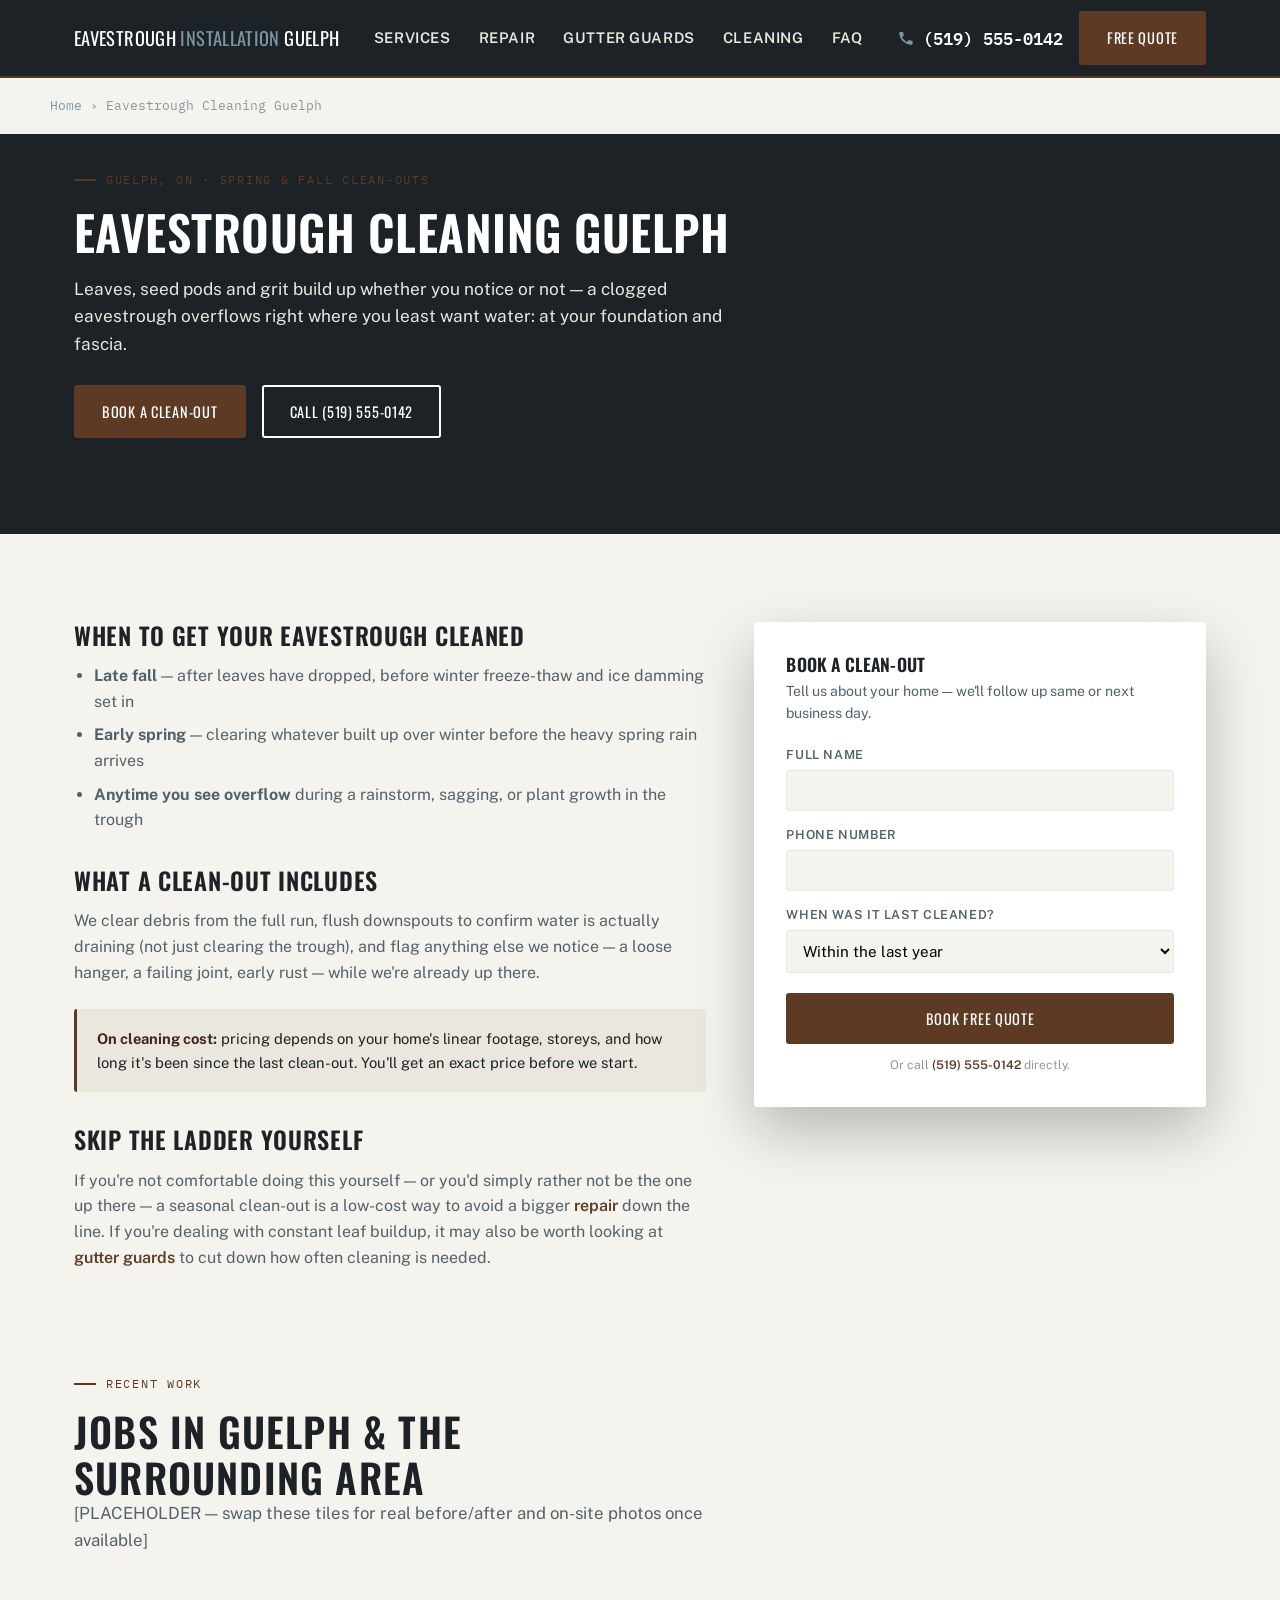
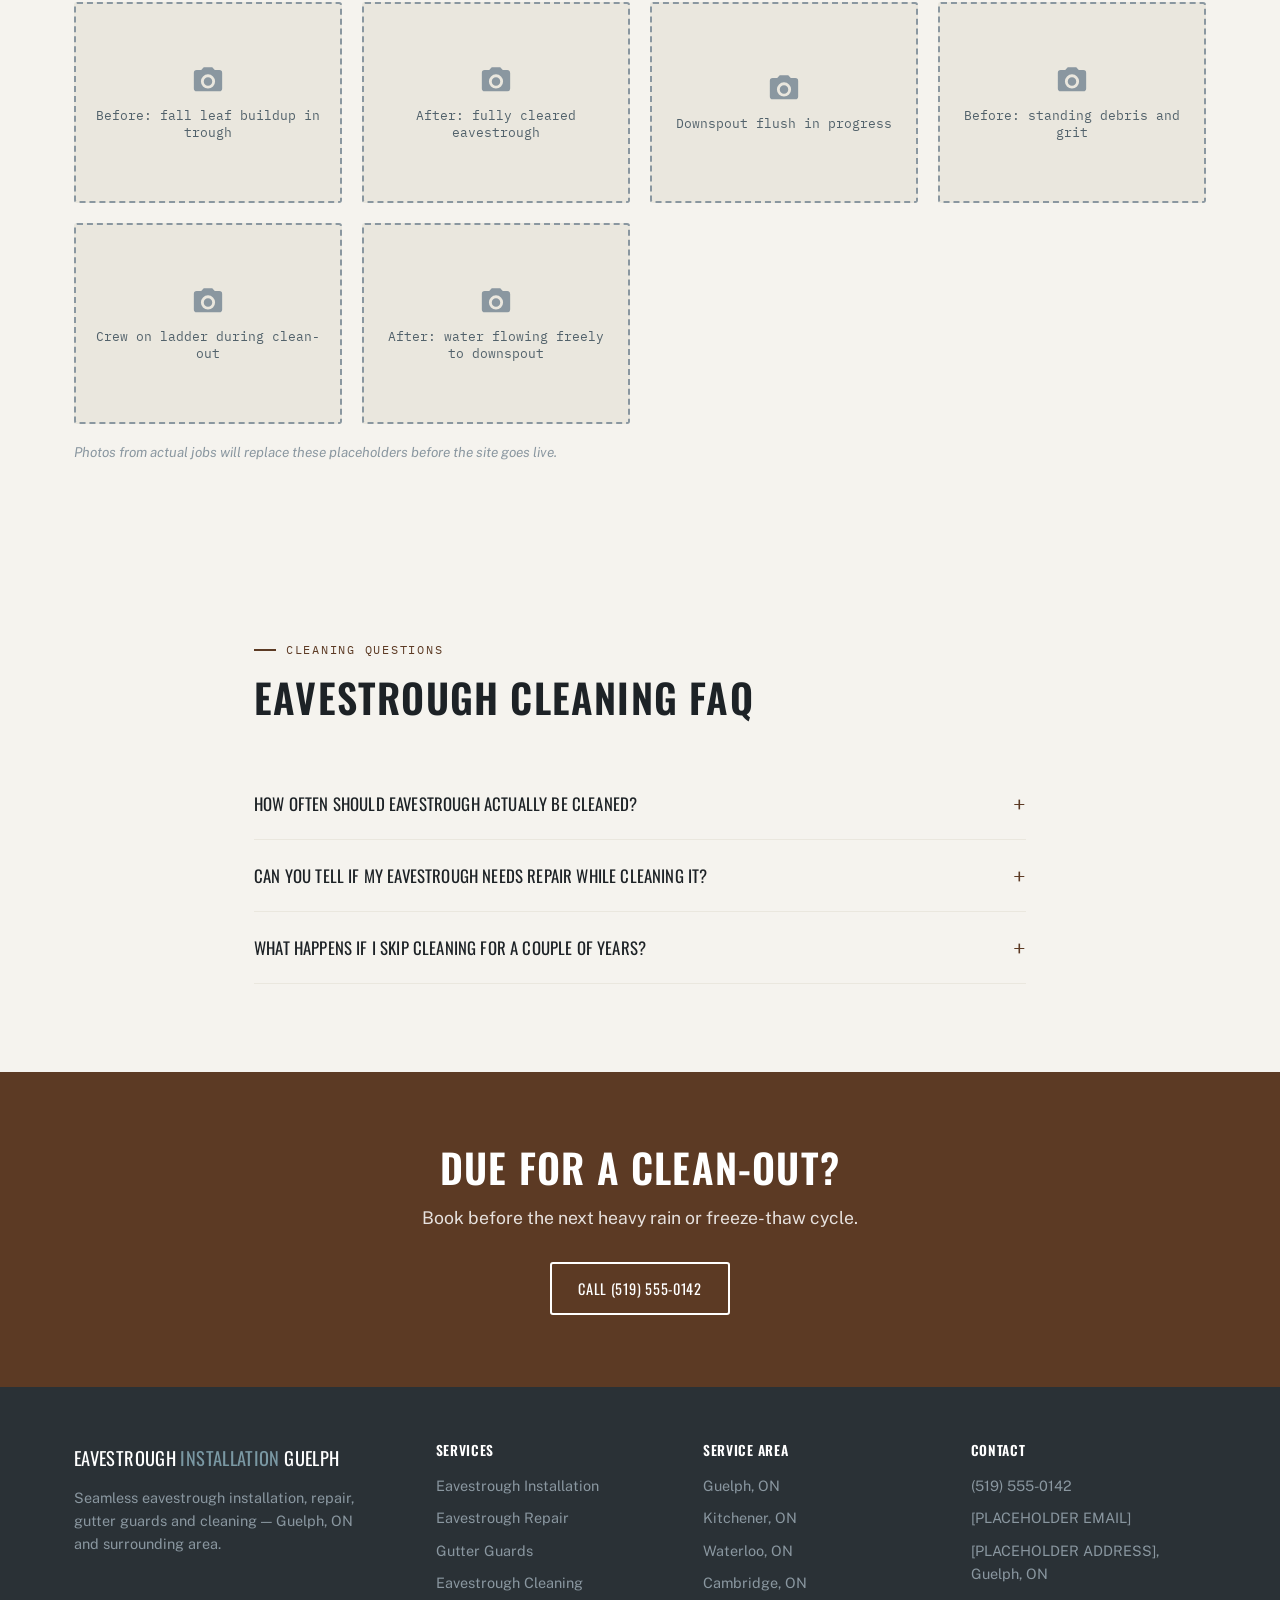
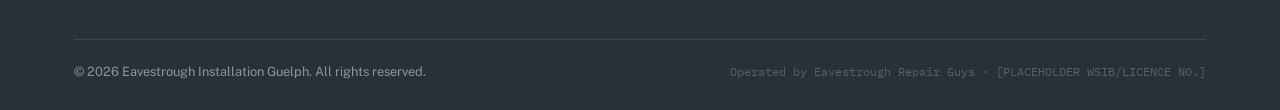
==== eavestrough-cleaning-guelph.html @ caf80e2d "Initial site: Eavestrough Installation Guelph — homepage + 3 service pages" ====
<!DOCTYPE html>
<html lang="en-CA">
<head>
<meta charset="UTF-8">
<meta name="viewport" content="width=device-width, initial-scale=1.0">
<title>Eavestrough Cleaning Guelph | Seasonal Clean-Outs | Eavestrough Repair Guys</title>
<meta name="description" content="Eavestrough cleaning in Guelph, ON. Seasonal clean-outs before spring rain and fall leaf-drop. Free on-site quote. Call [PLACEHOLDER PHONE].">
<link rel="canonical" href="https://www.eavestroughinstallationguelph.ca/eavestrough-cleaning-guelph.html">
<style>
/* ============================================================
   EAVESTROUGH INSTALLATION GUELPH — Design System
   Palette grounded in real eavestrough material/finish names:
   - Charcoal: roofline/shadow
   - Aluminum: the material itself (background)
   - Royal Brown: a genuine standard eavestrough colour, used as accent
   - Slate: structural steel grey
   - Rain: the water the whole trade exists to move
   ============================================================ */

@import url('https://fonts.googleapis.com/css2?family=Oswald:wght@400;500;600;700&family=Public+Sans:wght@400;500;600;700&family=IBM+Plex+Mono:wght@500;600&display=swap');

:root{
  --charcoal: #1D2226;
  --charcoal-soft: #2A3136;
  --aluminum: #F5F3EE;
  --aluminum-dim: #EAE7DE;
  --white: #FFFFFF;
  --brown: #5C3A24;
  --brown-deep: #43291A;
  --brown-light: #7A5138;
  --slate: #52626B;
  --slate-dim: #8A97A0;
  --rain: #7A98A3;
  --rain-dim: #C7D5D9;

  --font-display: 'Oswald', sans-serif;
  --font-body: 'Public Sans', sans-serif;
  --font-mono: 'IBM Plex Mono', monospace;

  --max: 1180px;
  --radius: 3px;
}

*{box-sizing:border-box; margin:0; padding:0;}

html{scroll-behavior:smooth;}

body{
  font-family: var(--font-body);
  background: var(--aluminum);
  color: var(--charcoal);
  line-height: 1.6;
  -webkit-font-smoothing: antialiased;
}

img{max-width:100%; display:block;}

a{color:inherit; text-decoration:none;}

.wrap{max-width:var(--max); margin:0 auto; padding:0 24px;}

h1,h2,h3,h4{
  font-family: var(--font-display);
  font-weight:600;
  line-height:1.15;
  letter-spacing:0.01em;
}

h2{font-size:clamp(1.7rem, 3.2vw, 2.5rem); text-transform:uppercase; letter-spacing:0.03em;}
h3{font-size:1.25rem;}

.eyebrow{
  font-family: var(--font-mono);
  font-size:0.78rem;
  letter-spacing:0.14em;
  text-transform:uppercase;
  color:var(--brown);
  display:flex;
  align-items:center;
  gap:10px;
  margin-bottom:14px;
}
.eyebrow::before{
  content:"";
  width:22px; height:2px;
  background:var(--brown);
  display:inline-block;
}

/* ---------- roofline motif (signature element) ----------
   A recurring gutter cross-section: a horizontal channel with a
   drip-edge lip, used as section dividers instead of generic waves. */
.roofline-divider{
  width:100%;
  height:22px;
  display:block;
}
.roofline-divider svg{width:100%; height:100%; display:block;}

/* ---------- header ---------- */
.site-header{
  position:sticky; top:0; z-index:50;
  background:var(--charcoal);
  border-bottom:2px solid var(--brown);
}
.site-header .wrap{
  display:flex; align-items:center; justify-content:space-between;
  height:76px;
}
.logo{
  font-family:var(--font-display);
  color:var(--white);
  font-size:1.15rem;
  text-transform:uppercase;
  letter-spacing:0.02em;
}
.logo span{color:var(--rain);}
.nav-links{display:flex; gap:28px; align-items:center;}
.nav-links a{
  color:var(--aluminum-dim);
  font-size:0.92rem;
  font-weight:600;
  text-transform:uppercase;
  letter-spacing:0.04em;
}
.nav-links a:hover{color:var(--rain);}
.header-cta{
  display:flex; align-items:center; gap:16px;
}
.phone-badge{
  font-family:var(--font-mono);
  color:var(--white);
  font-size:1.05rem;
  font-weight:600;
  display:flex; align-items:center; gap:8px;
}
.phone-badge svg{width:18px; height:18px; fill:var(--rain);}
.btn{
  display:inline-block;
  font-family:var(--font-display);
  text-transform:uppercase;
  letter-spacing:0.05em;
  font-size:0.9rem;
  padding:13px 26px;
  border-radius:var(--radius);
  border:2px solid transparent;
  cursor:pointer;
  transition:all .15s ease;
}
.btn-primary{background:var(--brown); color:var(--white);}
.btn-primary:hover{background:var(--brown-deep);}
.btn-outline{border-color:var(--white); color:var(--white); background:transparent;}
.btn-outline:hover{background:var(--white); color:var(--charcoal);}
.mobile-toggle{display:none; background:none; border:none; color:var(--white); font-size:1.6rem;}

/* ---------- hero ---------- */
.hero{
  background:var(--charcoal);
  color:var(--white);
  position:relative;
  overflow:hidden;
  padding:76px 0 0 0;
}
.hero-grid{
  display:grid;
  grid-template-columns: 1.1fr 0.9fr;
  gap:48px;
  align-items:center;
  padding:64px 0 96px;
}
.hero h1{
  font-size:clamp(2.4rem, 5vw, 3.6rem);
  text-transform:uppercase;
  margin-bottom:20px;
}
.hero h1 em{
  font-style:normal;
  color:var(--rain);
}
.hero p.lede{
  font-size:1.15rem;
  color:var(--aluminum-dim);
  max-width:46ch;
  margin-bottom:32px;
}
.hero-actions{display:flex; gap:16px; flex-wrap:wrap; margin-bottom:36px;}
.trust-strip{
  display:flex; gap:28px; flex-wrap:wrap;
  border-top:1px solid rgba(255,255,255,0.12);
  padding-top:24px;
}
.trust-item{
  font-family:var(--font-mono);
  font-size:0.82rem;
  color:var(--slate-dim);
  display:flex; align-items:center; gap:8px;
}
.trust-item svg{width:16px; height:16px; fill:var(--rain);}

.hero-visual{
  position:relative;
  border-radius:var(--radius);
  overflow:hidden;
  border:1px solid rgba(255,255,255,0.14);
}
.hero-visual .roofline-graphic{width:100%; display:block;}

/* ---------- quote form ---------- */
.quote-card{
  background:var(--white);
  border-radius:var(--radius);
  padding:32px;
  box-shadow:0 24px 60px rgba(0,0,0,0.25);
  color:var(--charcoal);
}
.quote-card h3{
  text-transform:uppercase;
  font-size:1.1rem;
  margin-bottom:6px;
}
.quote-card .sub{
  font-size:0.88rem;
  color:var(--slate);
  margin-bottom:20px;
}
.field{margin-bottom:14px;}
.field label{
  display:block;
  font-size:0.78rem;
  text-transform:uppercase;
  letter-spacing:0.05em;
  color:var(--slate);
  margin-bottom:5px;
  font-weight:600;
}
.field input, .field select, .field textarea{
  width:100%;
  padding:11px 12px;
  border:1.5px solid var(--aluminum-dim);
  border-radius:var(--radius);
  font-family:var(--font-body);
  font-size:0.95rem;
  background:var(--aluminum);
}
.field input:focus, .field select:focus, .field textarea:focus{
  outline:none; border-color:var(--brown);
}
.quote-card .btn-primary{width:100%; text-align:center; margin-top:6px;}
.quote-fineprint{
  font-size:0.75rem; color:var(--slate-dim); margin-top:12px; text-align:center;
}

/* ---------- services ---------- */
.section{padding:88px 0;}
.section-head{max-width:640px; margin-bottom:48px;}
.section-head p{color:var(--slate); font-size:1.05rem;}
.services-grid{
  display:grid;
  grid-template-columns:repeat(auto-fit, minmax(250px, 1fr));
  gap:24px;
}
.service-card{
  background:var(--white);
  border:1px solid var(--aluminum-dim);
  border-top:4px solid var(--brown);
  border-radius:var(--radius);
  padding:30px 26px;
  transition:transform .15s ease, box-shadow .15s ease;
}
.service-card:hover{transform:translateY(-4px); box-shadow:0 16px 32px rgba(29,34,38,0.1);}
.service-card .num{
  font-family:var(--font-mono);
  color:var(--rain);
  font-size:0.8rem;
  margin-bottom:10px;
  display:block;
}
.service-card h3{margin-bottom:10px; text-transform:uppercase;}
.service-card p{color:var(--slate); font-size:0.94rem; margin-bottom:18px;}
.service-card a.card-link{
  font-family:var(--font-mono);
  font-size:0.82rem;
  color:var(--brown);
  font-weight:600;
  text-transform:uppercase;
  letter-spacing:0.03em;
}
.service-card a.card-link:hover{color:var(--brown-deep);}

/* ---------- dark band (why-us / process) ---------- */
.band-dark{
  background:var(--charcoal);
  color:var(--white);
}
.band-dark .section-head p{color:var(--slate-dim);}
.band-dark .eyebrow{color:var(--rain);}
.band-dark .eyebrow::before{background:var(--rain);}

.process-grid{
  display:grid;
  grid-template-columns:repeat(4, 1fr);
  gap:20px;
}
.process-step{border-left:2px solid var(--rain); padding-left:18px;}
.process-step .step-no{
  font-family:var(--font-mono);
  color:var(--rain);
  font-size:1.6rem;
  display:block;
  margin-bottom:8px;
}
.process-step h4{text-transform:uppercase; font-size:1rem; margin-bottom:8px; color:var(--white);}
.process-step p{font-size:0.9rem; color:var(--slate-dim);}

/* ---------- why-us checklist ---------- */
.why-grid{
  display:grid;
  grid-template-columns: 1fr 1fr;
  gap:44px;
  align-items:start;
}
.check-list{list-style:none;}
.check-list li{
  display:flex; gap:14px; align-items:flex-start;
  padding:16px 0;
  border-bottom:1px solid rgba(255,255,255,0.1);
}
.check-list li:last-child{border-bottom:none;}
.check-list svg{width:20px; height:20px; flex-shrink:0; fill:var(--rain); margin-top:2px;}
.check-list strong{display:block; margin-bottom:3px; color:var(--white);}
.check-list span.detail{font-size:0.9rem; color:var(--slate-dim);}

/* ---------- service area ---------- */
.area-list{
  display:flex; flex-wrap:wrap; gap:12px; margin-top:20px;
}
.area-chip{
  font-family:var(--font-mono);
  font-size:0.85rem;
  padding:9px 16px;
  border:1.5px solid var(--slate-dim);
  border-radius:20px;
  color:var(--charcoal);
}

/* ---------- testimonials ---------- */
.testi-grid{
  display:grid;
  grid-template-columns:repeat(auto-fit, minmax(280px,1fr));
  gap:24px;
}
.testi-card{
  background:var(--white);
  border:1px solid var(--aluminum-dim);
  border-radius:var(--radius);
  padding:28px;
}
.stars{color:var(--brown); font-size:1rem; margin-bottom:14px; letter-spacing:2px;}
.testi-card p.quote{font-size:0.98rem; margin-bottom:18px; color:var(--charcoal);}
.testi-card .who{
  font-family:var(--font-mono);
  font-size:0.8rem;
  color:var(--slate);
  text-transform:uppercase;
  letter-spacing:0.03em;
}

/* ---------- FAQ ---------- */
.faq-item{
  border-bottom:1px solid var(--aluminum-dim);
}
.faq-q{
  width:100%;
  text-align:left;
  background:none; border:none;
  padding:22px 0;
  font-family:var(--font-display);
  font-size:1.05rem;
  text-transform:uppercase;
  letter-spacing:0.01em;
  color:var(--charcoal);
  display:flex; justify-content:space-between; align-items:center;
  cursor:pointer;
}
.faq-q .icon{
  font-family:var(--font-mono);
  font-size:1.3rem;
  color:var(--brown);
  transition:transform .15s ease;
}
.faq-item.open .faq-q .icon{transform:rotate(45deg);}
.faq-a{
  max-height:0;
  overflow:hidden;
  transition:max-height .2s ease;
  color:var(--slate);
  font-size:0.95rem;
}
.faq-item.open .faq-a{max-height:280px;}
.faq-a-inner{padding-bottom:22px; max-width:70ch;}

/* ---------- final CTA band ---------- */
.cta-band{
  background:var(--brown);
  color:var(--white);
  text-align:center;
  padding:72px 0;
}
.cta-band h2{color:var(--white); margin-bottom:14px;}
.cta-band p{color:rgba(255,255,255,0.85); margin-bottom:30px; font-size:1.1rem;}
.cta-band .btn-outline{border-color:var(--white); color:var(--white);}
.cta-band .btn-outline:hover{background:var(--white); color:var(--brown);}

/* ---------- footer ---------- */
footer{
  background:var(--charcoal-soft);
  color:var(--slate-dim);
  padding:56px 0 28px;
  font-size:0.9rem;
}
.footer-grid{
  display:grid;
  grid-template-columns:1.4fr 1fr 1fr 1fr;
  gap:32px;
  margin-bottom:36px;
}
footer h4{color:var(--white); font-size:0.85rem; text-transform:uppercase; letter-spacing:0.05em; margin-bottom:16px;}
footer ul{list-style:none;}
footer li{margin-bottom:9px;}
footer a:hover{color:var(--rain);}
.footer-bottom{
  border-top:1px solid rgba(255,255,255,0.1);
  padding-top:22px;
  display:flex; justify-content:space-between; flex-wrap:wrap; gap:12px;
  font-size:0.8rem;
}
.footer-brand-note{font-family:var(--font-mono); font-size:0.76rem; color:var(--slate);}

/* ---------- breadcrumb (service pages) ---------- */
.breadcrumb{
  font-family:var(--font-mono);
  font-size:0.8rem;
  color:var(--slate-dim);
  padding:18px 0;
}
.breadcrumb a{color:var(--rain);}

/* ---------- page hero (service pages, shorter than homepage) ---------- */
.page-hero{
  background:var(--charcoal);
  color:var(--white);
  padding:36px 0 60px;
}
.page-hero h1{
  font-size:clamp(2rem, 4.2vw, 3rem);
  text-transform:uppercase;
  margin-bottom:16px;
}
.page-hero p.lede{color:var(--aluminum-dim); max-width:60ch; font-size:1.08rem; margin-bottom:26px;}

/* ---------- two column content (service pages) ---------- */
.content-grid{
  display:grid;
  grid-template-columns:1.4fr 1fr;
  gap:48px;
  align-items:start;
}
.content-grid h2{font-size:1.5rem; margin:34px 0 14px;}
.content-grid h2:first-child{margin-top:0;}
.content-grid p{color:var(--slate); margin-bottom:16px;}
.content-grid ul{margin:0 0 20px 20px; color:var(--slate);}
.content-grid li{margin-bottom:8px;}
.sticky-sidebar{position:sticky; top:100px;}

.price-note{
  background:var(--aluminum-dim);
  border-left:3px solid var(--brown);
  padding:18px 20px;
  border-radius:var(--radius);
  font-size:0.92rem;
  margin:24px 0;
}
.price-note strong{color:var(--brown-deep);}

/* ---------- responsive ---------- */
@media (max-width: 900px){
  .hero-grid, .why-grid, .content-grid{grid-template-columns:1fr;}
  .process-grid{grid-template-columns:repeat(2, 1fr);}
  .footer-grid{grid-template-columns:1fr 1fr;}
  .nav-links{display:none; position:absolute; top:76px; left:0; right:0; background:var(--charcoal); flex-direction:column; padding:12px 24px; gap:0; border-top:1px solid rgba(255,255,255,0.1);}
  .nav-links.mobile-open{display:flex;}
  .nav-links a{padding:12px 0; border-bottom:1px solid rgba(255,255,255,0.08);}
  .mobile-toggle{display:block;}
}
@media (max-width: 560px){
  .process-grid{grid-template-columns:1fr;}
  .footer-grid{grid-template-columns:1fr;}
  .phone-badge span.label{display:none;}
}

/* ---------- accessibility ---------- */
a:focus-visible, button:focus-visible, input:focus-visible, select:focus-visible, textarea:focus-visible{
  outline:3px solid var(--rain);
  outline-offset:2px;
}
@media (prefers-reduced-motion: reduce){
  *{transition:none !important; scroll-behavior:auto !important;}
}



/* ---------- recent work gallery (service pages) ---------- */
.gallery-section{padding-top:0;}
.gallery-grid{
  display:grid;
  grid-template-columns:repeat(auto-fit, minmax(220px, 1fr));
  gap:20px;
  margin-top:32px;
}
.gallery-tile{
  aspect-ratio: 4/3;
  border:2px dashed var(--slate-dim);
  border-radius:var(--radius);
  background:var(--aluminum-dim);
  display:flex;
  flex-direction:column;
  align-items:center;
  justify-content:center;
  text-align:center;
  padding:20px;
  gap:10px;
}
.gallery-tile svg{width:34px; height:34px; fill:var(--slate-dim);}
.gallery-tile .cap{
  font-family:var(--font-mono);
  font-size:0.8rem;
  color:var(--slate);
  line-height:1.4;
}
.gallery-note{
  font-size:0.85rem;
  color:var(--slate-dim);
  margin-top:18px;
  font-style:italic;
}

</style>

<script type="application/ld+json">
{
  "@context": "https://schema.org",
  "@type": "Service",
  "serviceType": "Eavestrough Cleaning",
  "provider": {
    "@type": "HomeAndConstructionBusiness",
    "name": "Eavestrough Installation Guelph",
    "telephone": "+1-519-555-0142",
    "areaServed": "Guelph, ON"
  },
  "areaServed": {"@type": "City", "name": "Guelph"},
  "description": "Seasonal eavestrough cleaning and clean-outs in Guelph, Ontario."
}
</script>
</head>
<body>

<header class="site-header">
  <div class="wrap">
    <a href="index.html" class="logo">Eavestrough <span>Installation</span> Guelph</a>
    <nav class="nav-links" aria-label="Primary">
      <a href="index.html#services">Services</a>
      <a href="eavestrough-repair-guelph.html">Repair</a>
      <a href="gutter-guards-guelph.html">Gutter Guards</a>
      <a href="eavestrough-cleaning-guelph.html">Cleaning</a>
      <a href="index.html#faq">FAQ</a>
    </nav>
    <div class="header-cta">
      <a href="tel:+15195550142" class="phone-badge">
        <svg viewBox="0 0 24 24"><path d="M6.6 10.8c1.4 2.8 3.7 5.1 6.5 6.5l2.2-2.2c.3-.3.7-.4 1-.2 1.1.4 2.3.6 3.5.6.6 0 1 .4 1 1v3.4c0 .6-.4 1-1 1C10.6 21 3 13.4 3 4.9c0-.6.4-1 1-1h3.4c.6 0 1 .4 1 1 0 1.2.2 2.4.6 3.5.1.3 0 .7-.2 1L6.6 10.8z"/></svg>
        <span class="label">(519) 555-0142</span>
      </a>
      <a href="index.html#quote" class="btn btn-primary">Free Quote</a>
      <button class="mobile-toggle" aria-label="Toggle menu" aria-expanded="false">&#9776;</button>
    </div>
  </div>
</header>

<div class="wrap breadcrumb"><a href="index.html">Home</a> &rsaquo; Eavestrough Cleaning Guelph</div>

<section class="page-hero">
  <div class="wrap">
    <div class="eyebrow">Guelph, ON &middot; Spring &amp; Fall Clean-Outs</div>
    <h1>Eavestrough Cleaning Guelph</h1>
    <p class="lede">Leaves, seed pods and grit build up whether you notice or not &mdash; a clogged eavestrough overflows right where you least want water: at your foundation and fascia.</p>
    <div class="hero-actions">
      <a href="index.html#quote" class="btn btn-primary">Book a Clean-Out</a>
      <a href="tel:+15195550142" class="btn btn-outline">Call (519) 555-0142</a>
    </div>
  </div>
</section>

<section class="section">
  <div class="wrap content-grid">
    <div>
      <h2>When To Get Your Eavestrough Cleaned</h2>
      <ul>
        <li><strong>Late fall</strong> &mdash; after leaves have dropped, before winter freeze-thaw and ice damming set in</li>
        <li><strong>Early spring</strong> &mdash; clearing whatever built up over winter before the heavy spring rain arrives</li>
        <li><strong>Anytime you see overflow</strong> during a rainstorm, sagging, or plant growth in the trough</li>
      </ul>

      <h2>What A Clean-Out Includes</h2>
      <p>We clear debris from the full run, flush downspouts to confirm water is actually draining (not just clearing the trough), and flag anything else we notice &mdash; a loose hanger, a failing joint, early rust &mdash; while we're already up there.</p>

      <div class="price-note">
        <strong>On cleaning cost:</strong> pricing depends on your home's linear footage, storeys, and how long it's been since the last clean-out. You'll get an exact price before we start.
      </div>

      <h2>Skip The Ladder Yourself</h2>
      <p>If you're not comfortable doing this yourself &mdash; or you'd simply rather not be the one up there &mdash; a seasonal clean-out is a low-cost way to avoid a bigger <a href="eavestrough-repair-guelph.html" style="color:var(--brown); font-weight:600;">repair</a> down the line. If you're dealing with constant leaf buildup, it may also be worth looking at <a href="gutter-guards-guelph.html" style="color:var(--brown); font-weight:600;">gutter guards</a> to cut down how often cleaning is needed.</p>
    </div>

    <div class="sticky-sidebar">
      <div class="quote-card">
        <h3>Book a Clean-Out</h3>
        <div class="sub">Tell us about your home &mdash; we'll follow up same or next business day.</div>
        <form class="quote-form">
          <div class="field">
            <label for="c-name">Full Name</label>
            <input type="text" id="c-name" name="name" required>
          </div>
          <div class="field">
            <label for="c-phone">Phone Number</label>
            <input type="tel" id="c-phone" name="phone" required>
          </div>
          <div class="field">
            <label for="c-timing">When Was It Last Cleaned?</label>
            <select id="c-timing" name="timing">
              <option>Within the last year</option>
              <option>1&ndash;2 years ago</option>
              <option>Not sure / never</option>
            </select>
          </div>
          <button type="submit" class="btn btn-primary">Book Free Quote</button>
          <div class="quote-fineprint">Or call <a href="tel:+15195550142" style="color:var(--brown); font-weight:600;">(519) 555-0142</a> directly.</div>
        </form>
        <div class="form-confirm" style="display:none; text-align:center; padding:20px 0;">
          <h3 style="margin-bottom:10px;">Got it &mdash; thanks!</h3>
          <p style="color:var(--slate);">We'll be in touch shortly to book your clean-out.</p>
        </div>
      </div>
    </div>
  </div>
</section>

<section class="section gallery-section">
  <div class="wrap">
    <div class="section-head">
      <div class="eyebrow">Recent Work</div>
      <h2>Jobs In Guelph &amp; The Surrounding Area</h2>
      <p>[PLACEHOLDER — swap these tiles for real before/after and on-site photos once available]</p>
    </div>
    <div class="gallery-grid">
      <div class="gallery-tile">
        <svg viewBox="0 0 24 24"><path d="M9 3l-1.8 2H4a2 2 0 0 0-2 2v11a2 2 0 0 0 2 2h16a2 2 0 0 0 2-2V7a2 2 0 0 0-2-2h-3.2L15 3H9zm3 15a5 5 0 1 1 0-10 5 5 0 0 1 0 10zm0-2a3 3 0 1 0 0-6 3 3 0 0 0 0 6z"/></svg>
        <div class="cap">Before: fall leaf buildup in trough</div>
      </div>
      <div class="gallery-tile">
        <svg viewBox="0 0 24 24"><path d="M9 3l-1.8 2H4a2 2 0 0 0-2 2v11a2 2 0 0 0 2 2h16a2 2 0 0 0 2-2V7a2 2 0 0 0-2-2h-3.2L15 3H9zm3 15a5 5 0 1 1 0-10 5 5 0 0 1 0 10zm0-2a3 3 0 1 0 0-6 3 3 0 0 0 0 6z"/></svg>
        <div class="cap">After: fully cleared eavestrough</div>
      </div>
      <div class="gallery-tile">
        <svg viewBox="0 0 24 24"><path d="M9 3l-1.8 2H4a2 2 0 0 0-2 2v11a2 2 0 0 0 2 2h16a2 2 0 0 0 2-2V7a2 2 0 0 0-2-2h-3.2L15 3H9zm3 15a5 5 0 1 1 0-10 5 5 0 0 1 0 10zm0-2a3 3 0 1 0 0-6 3 3 0 0 0 0 6z"/></svg>
        <div class="cap">Downspout flush in progress</div>
      </div>
      <div class="gallery-tile">
        <svg viewBox="0 0 24 24"><path d="M9 3l-1.8 2H4a2 2 0 0 0-2 2v11a2 2 0 0 0 2 2h16a2 2 0 0 0 2-2V7a2 2 0 0 0-2-2h-3.2L15 3H9zm3 15a5 5 0 1 1 0-10 5 5 0 0 1 0 10zm0-2a3 3 0 1 0 0-6 3 3 0 0 0 0 6z"/></svg>
        <div class="cap">Before: standing debris and grit</div>
      </div>
      <div class="gallery-tile">
        <svg viewBox="0 0 24 24"><path d="M9 3l-1.8 2H4a2 2 0 0 0-2 2v11a2 2 0 0 0 2 2h16a2 2 0 0 0 2-2V7a2 2 0 0 0-2-2h-3.2L15 3H9zm3 15a5 5 0 1 1 0-10 5 5 0 0 1 0 10zm0-2a3 3 0 1 0 0-6 3 3 0 0 0 0 6z"/></svg>
        <div class="cap">Crew on ladder during clean-out</div>
      </div>
      <div class="gallery-tile">
        <svg viewBox="0 0 24 24"><path d="M9 3l-1.8 2H4a2 2 0 0 0-2 2v11a2 2 0 0 0 2 2h16a2 2 0 0 0 2-2V7a2 2 0 0 0-2-2h-3.2L15 3H9zm3 15a5 5 0 1 1 0-10 5 5 0 0 1 0 10zm0-2a3 3 0 1 0 0-6 3 3 0 0 0 0 6z"/></svg>
        <div class="cap">After: water flowing freely to downspout</div>
      </div>
    </div>
    <p class="gallery-note">Photos from actual jobs will replace these placeholders before the site goes live.</p>
  </div>
</section>

<section class="section" id="faq">
  <div class="wrap" style="max-width:820px;">
    <div class="section-head">
      <div class="eyebrow">Cleaning Questions</div>
      <h2>Eavestrough Cleaning FAQ</h2>
    </div>
    <div class="faq-item">
      <button class="faq-q">How often should eavestrough actually be cleaned? <span class="icon">+</span></button>
      <div class="faq-a"><div class="faq-a-inner">Twice a year is standard for most Guelph homes &mdash; late fall and early spring. Homes near mature trees may need it more often, or benefit from gutter guards instead.</div></div>
    </div>
    <div class="faq-item">
      <button class="faq-q">Can you tell if my eavestrough needs repair while cleaning it? <span class="icon">+</span></button>
      <div class="faq-a"><div class="faq-a-inner">Yes &mdash; we check hangers, joints and slope while we're up there and will tell you plainly if something needs attention, without pushing work you don't need.</div></div>
    </div>
    <div class="faq-item">
      <button class="faq-q">What happens if I skip cleaning for a couple of years? <span class="icon">+</span></button>
      <div class="faq-a"><div class="faq-a-inner">Debris buildup adds weight that can pull hangers loose or cause sagging, and trapped water can contribute to rust and ice damming in winter. It's usually still fixable, but the longer it sits, the more likely it turns into a repair instead of just a clean-out.</div></div>
    </div>
  </div>
</section>

<section class="cta-band">
  <div class="wrap">
    <h2>Due For A Clean-Out?</h2>
    <p>Book before the next heavy rain or freeze-thaw cycle.</p>
    <a href="tel:+15195550142" class="btn btn-outline">Call (519) 555-0142</a>
  </div>
</section>

<footer>
  <div class="wrap">
    <div class="footer-grid">
      <div>
        <div class="logo" style="margin-bottom:14px;">Eavestrough <span>Installation</span> Guelph</div>
        <p style="max-width:32ch;">Seamless eavestrough installation, repair, gutter guards and cleaning &mdash; Guelph, ON and surrounding area.</p>
      </div>
      <div>
        <h4>Services</h4>
        <ul>
          <li><a href="index.html#services">Eavestrough Installation</a></li>
          <li><a href="eavestrough-repair-guelph.html">Eavestrough Repair</a></li>
          <li><a href="gutter-guards-guelph.html">Gutter Guards</a></li>
          <li><a href="eavestrough-cleaning-guelph.html">Eavestrough Cleaning</a></li>
        </ul>
      </div>
      <div>
        <h4>Service Area</h4>
        <ul>
          <li>Guelph, ON</li>
          <li>Kitchener, ON</li>
          <li>Waterloo, ON</li>
          <li>Cambridge, ON</li>
        </ul>
      </div>
      <div>
        <h4>Contact</h4>
        <ul>
          <li><a href="tel:+15195550142">(519) 555-0142</a></li>
          <li>[PLACEHOLDER EMAIL]</li>
          <li>[PLACEHOLDER ADDRESS], Guelph, ON</li>
        </ul>
      </div>
    </div>
    <div class="footer-bottom">
      <span>&copy; <span id="year"></span> Eavestrough Installation Guelph. All rights reserved.</span>
      <span class="footer-brand-note">Operated by Eavestrough Repair Guys &middot; [PLACEHOLDER WSIB/LICENCE NO.]</span>
    </div>
  </div>
</footer>

<script>document.getElementById('year').textContent = new Date().getFullYear();</script>
<script>
// ============================================================
// Eavestrough Installation Guelph — shared behaviour
// ============================================================

document.addEventListener('DOMContentLoaded', function () {

  // Mobile nav toggle
  var toggle = document.querySelector('.mobile-toggle');
  var navLinks = document.querySelector('.nav-links');
  if (toggle && navLinks) {
    toggle.addEventListener('click', function () {
      var isOpen = navLinks.classList.toggle('mobile-open');
      toggle.setAttribute('aria-expanded', isOpen ? 'true' : 'false');
    });
  }

  // FAQ accordion
  document.querySelectorAll('.faq-item').forEach(function (item) {
    var q = item.querySelector('.faq-q');
    q.addEventListener('click', function () {
      var wasOpen = item.classList.contains('open');
      document.querySelectorAll('.faq-item.open').forEach(function (openItem) {
        openItem.classList.remove('open');
      });
      if (!wasOpen) item.classList.add('open');
    });
  });

  // Quote form(s) — replace this handler with your real form backend
  // (Wix Forms, a CRM webhook, or a simple mailto/Formspree endpoint).
  document.querySelectorAll('.quote-form').forEach(function (form) {
    form.addEventListener('submit', function (e) {
      e.preventDefault();

      // TODO: send this to your real lead destination before going live.
      // Example patterns:
      //   fetch('https://your-endpoint.example.com/leads', { method:'POST', body: new FormData(form) })
      //   or wire this into a Wix Forms element if embedding inside Wix.

      // --- Google Ads conversion tracking placeholder ---
      // Uncomment and fill in your conversion ID/label once Ads is live:
      // gtag('event', 'conversion', {
      //   'send_to': 'AW-XXXXXXXXX/XXXXXXXXXXXXXXXXXX'
      // });

      var confirmBox = form.querySelector('.form-confirm');
      form.querySelectorAll('input, select, textarea, button').forEach(function (el) {
        el.style.display = 'none';
      });
      if (confirmBox) {
        confirmBox.style.display = 'block';
      }
    });
  });

});

</script>
</body>
</html>
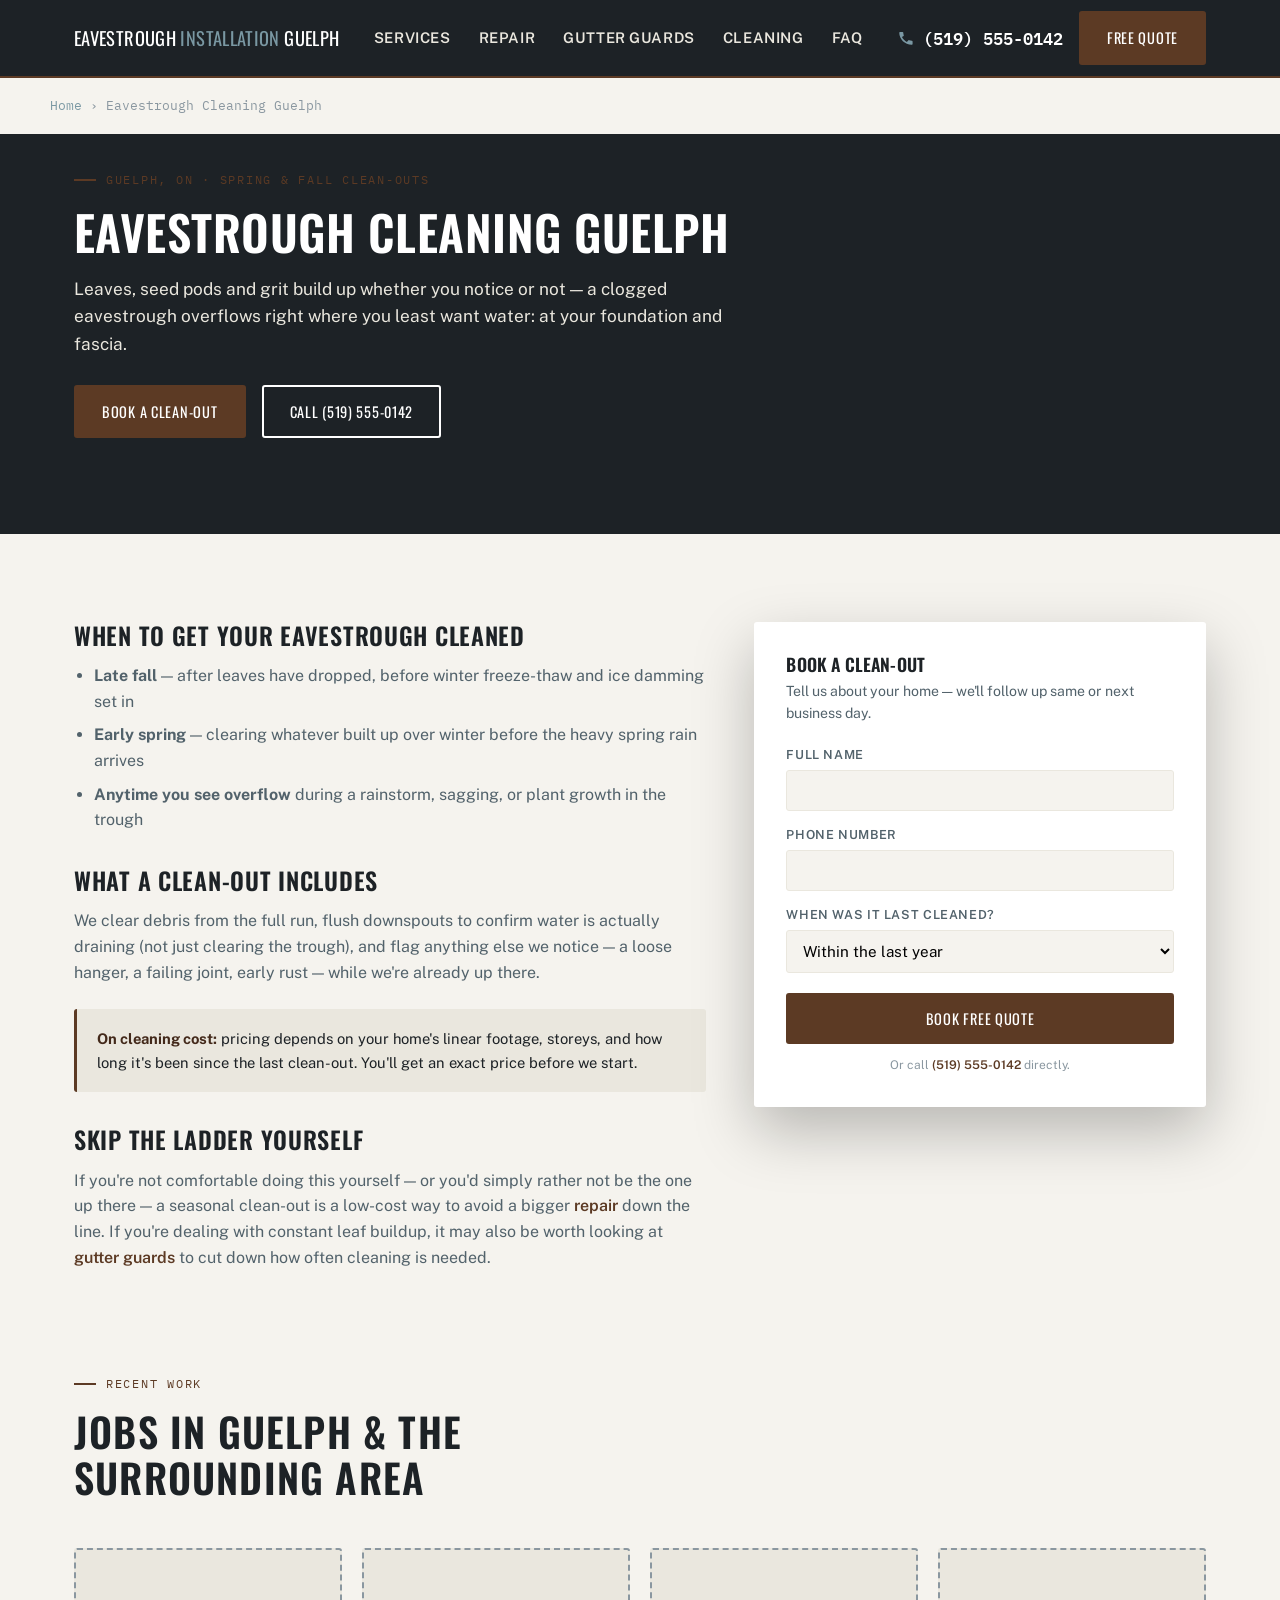
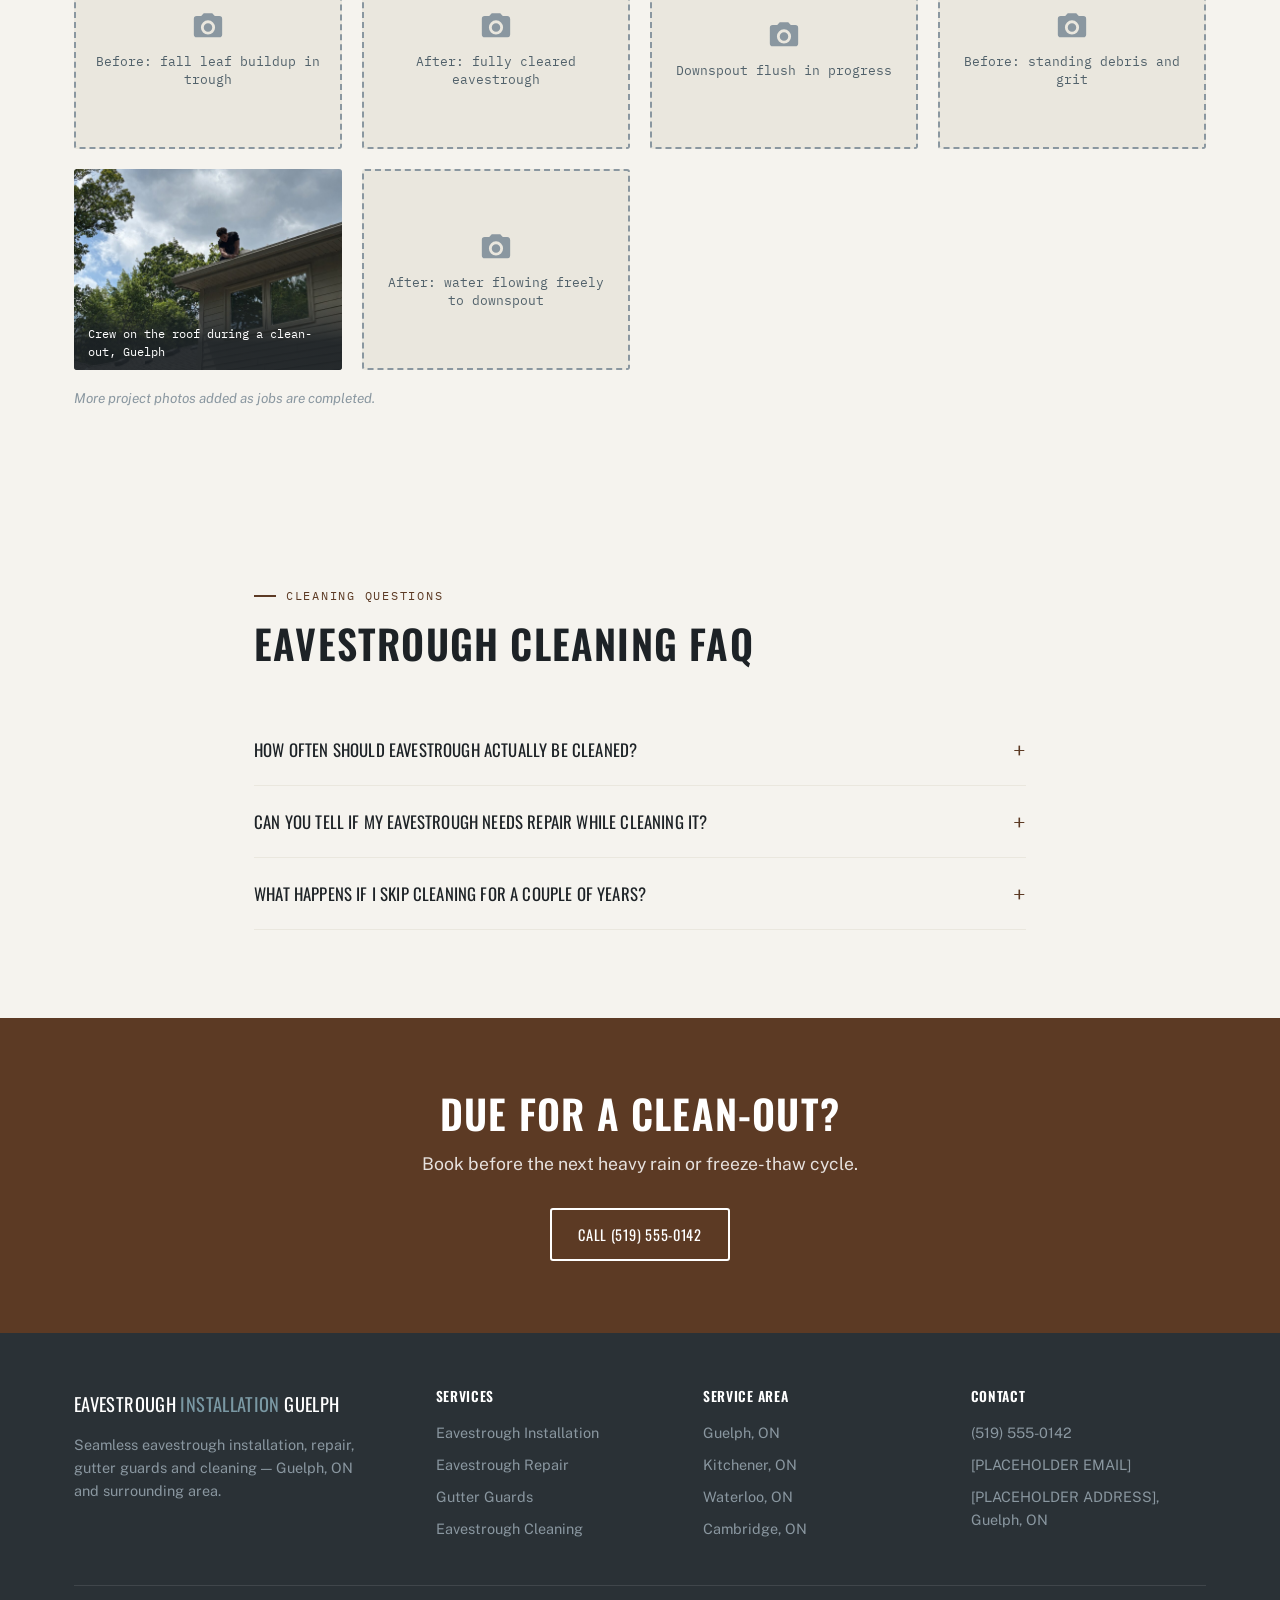
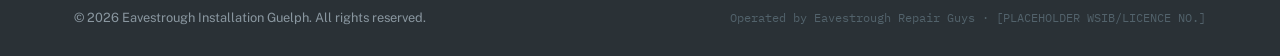
==== commit 477370bc: "Add real jobsite photos: hero, homepage gallery, grouped before/after repair pairs, guards and clean" ====
--- a/eavestrough-cleaning-guelph.html
+++ b/eavestrough-cleaning-guelph.html
@@ -531,6 +531,12 @@
   gap:10px;
 }
 .gallery-tile svg{width:34px; height:34px; fill:var(--slate-dim);}
+.gallery-tile.has-photo{border:none; background:none; padding:0; overflow:hidden; position:relative; display:block;}
+.gallery-tile.has-photo img{width:100%; height:100%; object-fit:cover; display:block;}
+.gallery-tile.has-photo .cap{position:absolute; bottom:0; left:0; right:0; background:linear-gradient(transparent, rgba(29,34,38,0.88) 60%); color:#fff; padding:24px 14px 10px; text-align:left; font-size:0.78rem;}
+.before-after-pair{display:grid; grid-template-columns:1fr 1fr; gap:10px;}
+.before-after-pair .gallery-tile{aspect-ratio:1/1;}
+.ba-label{position:absolute; top:8px; left:8px; background:var(--brown); color:#fff; font-family:var(--font-mono); font-size:0.68rem; text-transform:uppercase; letter-spacing:0.05em; padding:3px 9px; border-radius:2px; z-index:2;}
 .gallery-tile .cap{
   font-family:var(--font-mono);
   font-size:0.8rem;
@@ -658,8 +664,7 @@
     <div class="section-head">
       <div class="eyebrow">Recent Work</div>
       <h2>Jobs In Guelph &amp; The Surrounding Area</h2>
-      <p>[PLACEHOLDER — swap these tiles for real before/after and on-site photos once available]</p>
-    </div>
+          </div>
     <div class="gallery-grid">
       <div class="gallery-tile">
         <svg viewBox="0 0 24 24"><path d="M9 3l-1.8 2H4a2 2 0 0 0-2 2v11a2 2 0 0 0 2 2h16a2 2 0 0 0 2-2V7a2 2 0 0 0-2-2h-3.2L15 3H9zm3 15a5 5 0 1 1 0-10 5 5 0 0 1 0 10zm0-2a3 3 0 1 0 0-6 3 3 0 0 0 0 6z"/></svg>
@@ -677,16 +682,16 @@
         <svg viewBox="0 0 24 24"><path d="M9 3l-1.8 2H4a2 2 0 0 0-2 2v11a2 2 0 0 0 2 2h16a2 2 0 0 0 2-2V7a2 2 0 0 0-2-2h-3.2L15 3H9zm3 15a5 5 0 1 1 0-10 5 5 0 0 1 0 10zm0-2a3 3 0 1 0 0-6 3 3 0 0 0 0 6z"/></svg>
         <div class="cap">Before: standing debris and grit</div>
       </div>
-      <div class="gallery-tile">
-        <svg viewBox="0 0 24 24"><path d="M9 3l-1.8 2H4a2 2 0 0 0-2 2v11a2 2 0 0 0 2 2h16a2 2 0 0 0 2-2V7a2 2 0 0 0-2-2h-3.2L15 3H9zm3 15a5 5 0 1 1 0-10 5 5 0 0 1 0 10zm0-2a3 3 0 1 0 0-6 3 3 0 0 0 0 6z"/></svg>
-        <div class="cap">Crew on ladder during clean-out</div>
+      <div class="gallery-tile has-photo">
+        <img src="images/cleaning-crew-roof.jpg" alt="Crew cleaning eavestrough on a Guelph roof">
+        <div class="cap">Crew on the roof during a clean-out, Guelph</div>
       </div>
       <div class="gallery-tile">
         <svg viewBox="0 0 24 24"><path d="M9 3l-1.8 2H4a2 2 0 0 0-2 2v11a2 2 0 0 0 2 2h16a2 2 0 0 0 2-2V7a2 2 0 0 0-2-2h-3.2L15 3H9zm3 15a5 5 0 1 1 0-10 5 5 0 0 1 0 10zm0-2a3 3 0 1 0 0-6 3 3 0 0 0 0 6z"/></svg>
         <div class="cap">After: water flowing freely to downspout</div>
       </div>
     </div>
-    <p class="gallery-note">Photos from actual jobs will replace these placeholders before the site goes live.</p>
+    <p class="gallery-note">More project photos added as jobs are completed.</p>
   </div>
 </section>
 
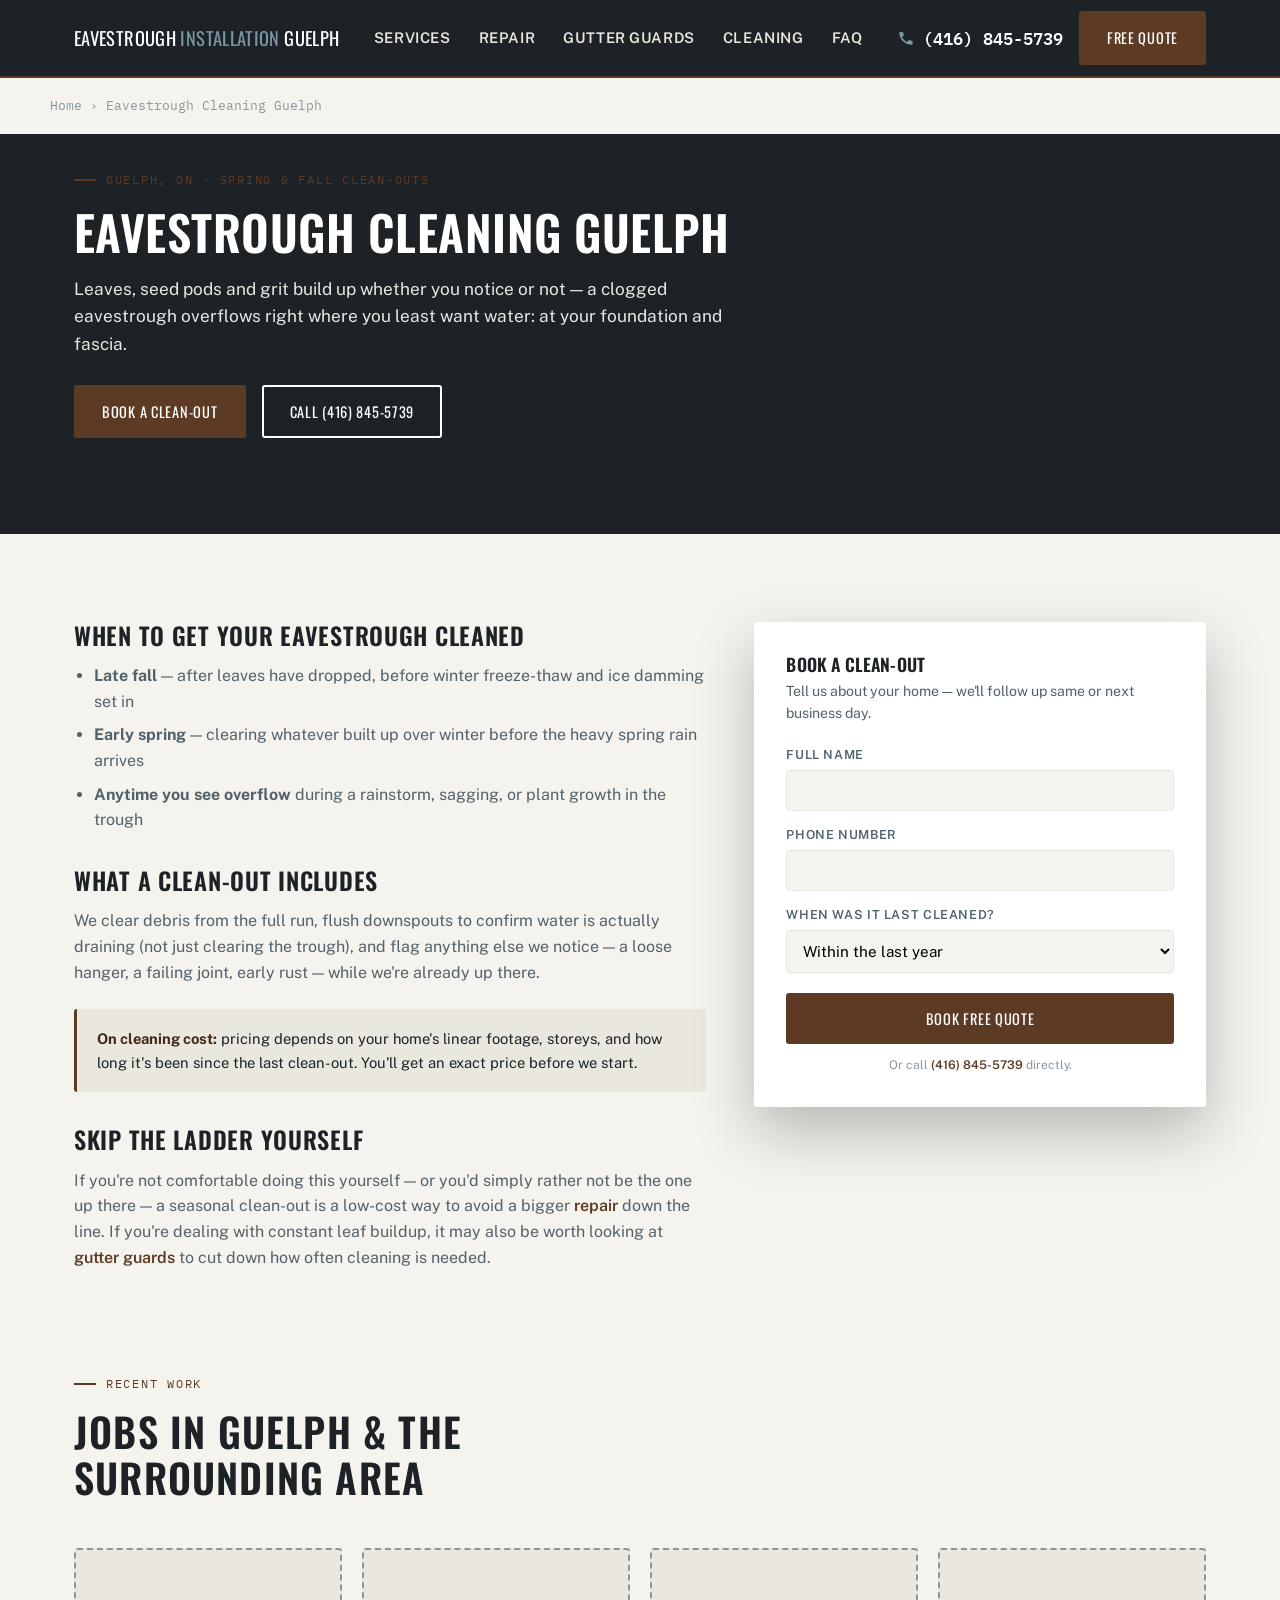
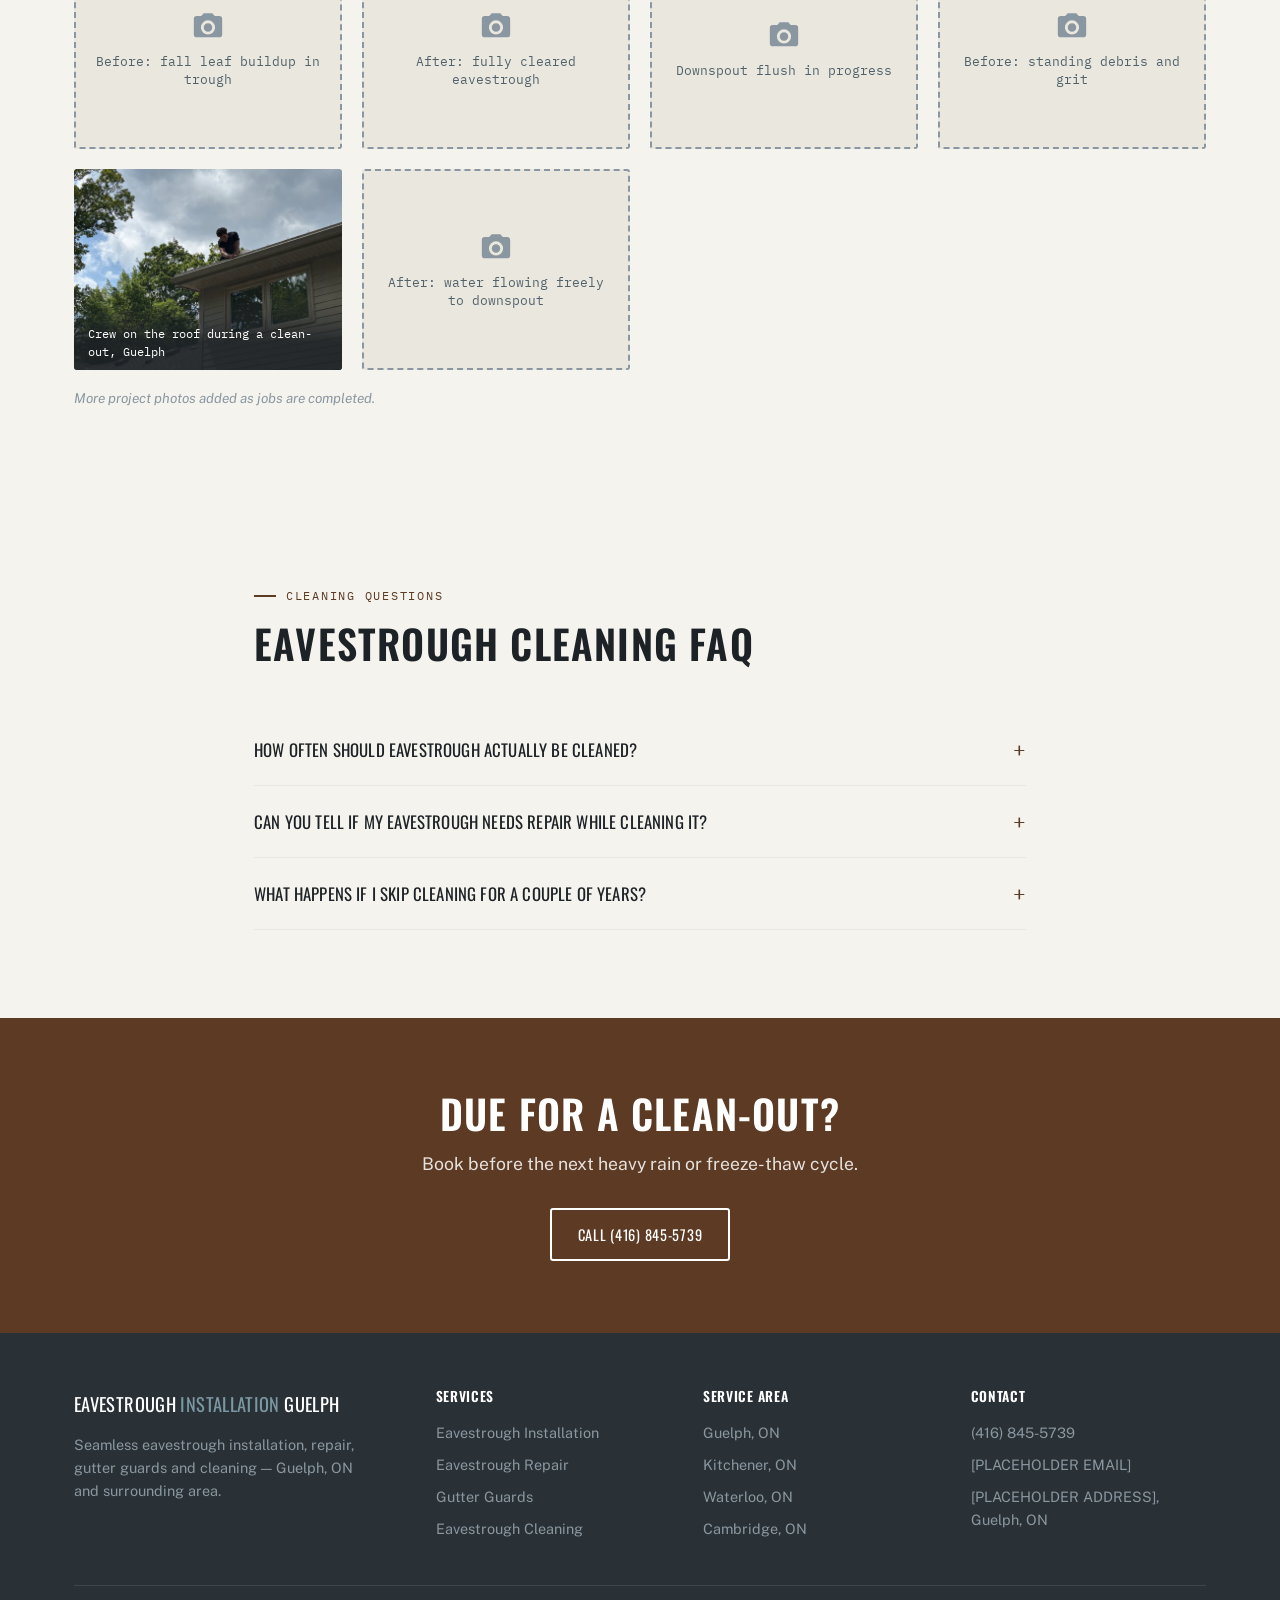
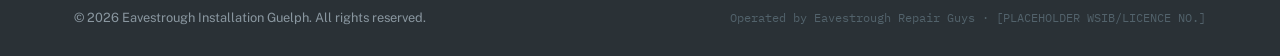
==== commit 4d4c027b: "Add real business phone number: (416) 845-5739" ====
--- a/eavestrough-cleaning-guelph.html
+++ b/eavestrough-cleaning-guelph.html
@@ -560,7 +560,7 @@
   "provider": {
     "@type": "HomeAndConstructionBusiness",
     "name": "Eavestrough Installation Guelph",
-    "telephone": "+1-519-555-0142",
+    "telephone": "+1-416-845-5739",
     "areaServed": "Guelph, ON"
   },
   "areaServed": {"@type": "City", "name": "Guelph"},
@@ -581,9 +581,9 @@
       <a href="index.html#faq">FAQ</a>
     </nav>
     <div class="header-cta">
-      <a href="tel:+15195550142" class="phone-badge">
+      <a href="tel:+14168455739" class="phone-badge">
         <svg viewBox="0 0 24 24"><path d="M6.6 10.8c1.4 2.8 3.7 5.1 6.5 6.5l2.2-2.2c.3-.3.7-.4 1-.2 1.1.4 2.3.6 3.5.6.6 0 1 .4 1 1v3.4c0 .6-.4 1-1 1C10.6 21 3 13.4 3 4.9c0-.6.4-1 1-1h3.4c.6 0 1 .4 1 1 0 1.2.2 2.4.6 3.5.1.3 0 .7-.2 1L6.6 10.8z"/></svg>
-        <span class="label">(519) 555-0142</span>
+        <span class="label">(416) 845-5739</span>
       </a>
       <a href="index.html#quote" class="btn btn-primary">Free Quote</a>
       <button class="mobile-toggle" aria-label="Toggle menu" aria-expanded="false">&#9776;</button>
@@ -600,7 +600,7 @@
     <p class="lede">Leaves, seed pods and grit build up whether you notice or not &mdash; a clogged eavestrough overflows right where you least want water: at your foundation and fascia.</p>
     <div class="hero-actions">
       <a href="index.html#quote" class="btn btn-primary">Book a Clean-Out</a>
-      <a href="tel:+15195550142" class="btn btn-outline">Call (519) 555-0142</a>
+      <a href="tel:+14168455739" class="btn btn-outline">Call (416) 845-5739</a>
     </div>
   </div>
 </section>
@@ -648,7 +648,7 @@
             </select>
           </div>
           <button type="submit" class="btn btn-primary">Book Free Quote</button>
-          <div class="quote-fineprint">Or call <a href="tel:+15195550142" style="color:var(--brown); font-weight:600;">(519) 555-0142</a> directly.</div>
+          <div class="quote-fineprint">Or call <a href="tel:+14168455739" style="color:var(--brown); font-weight:600;">(416) 845-5739</a> directly.</div>
         </form>
         <div class="form-confirm" style="display:none; text-align:center; padding:20px 0;">
           <h3 style="margin-bottom:10px;">Got it &mdash; thanks!</h3>
@@ -720,7 +720,7 @@
   <div class="wrap">
     <h2>Due For A Clean-Out?</h2>
     <p>Book before the next heavy rain or freeze-thaw cycle.</p>
-    <a href="tel:+15195550142" class="btn btn-outline">Call (519) 555-0142</a>
+    <a href="tel:+14168455739" class="btn btn-outline">Call (416) 845-5739</a>
   </div>
 </section>
 
@@ -752,7 +752,7 @@
       <div>
         <h4>Contact</h4>
         <ul>
-          <li><a href="tel:+15195550142">(519) 555-0142</a></li>
+          <li><a href="tel:+14168455739">(416) 845-5739</a></li>
           <li>[PLACEHOLDER EMAIL]</li>
           <li>[PLACEHOLDER ADDRESS], Guelph, ON</li>
         </ul>
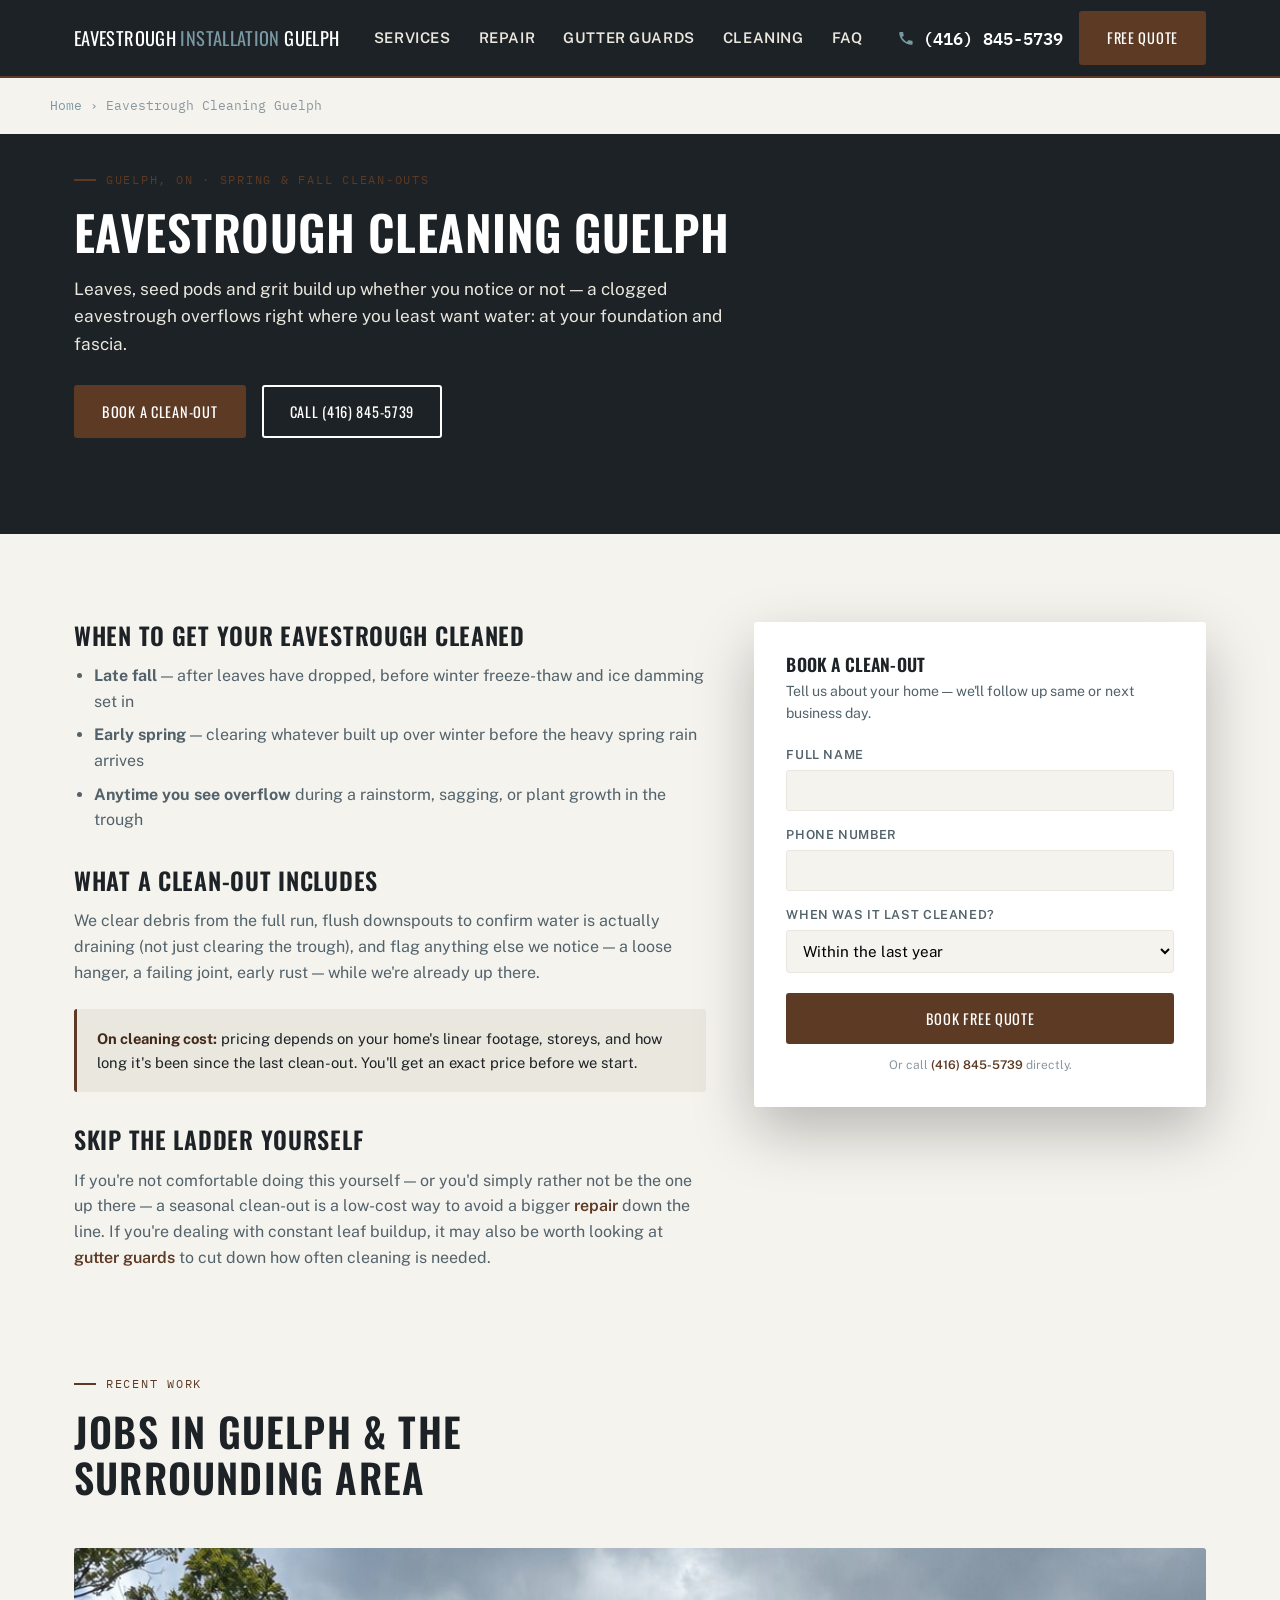
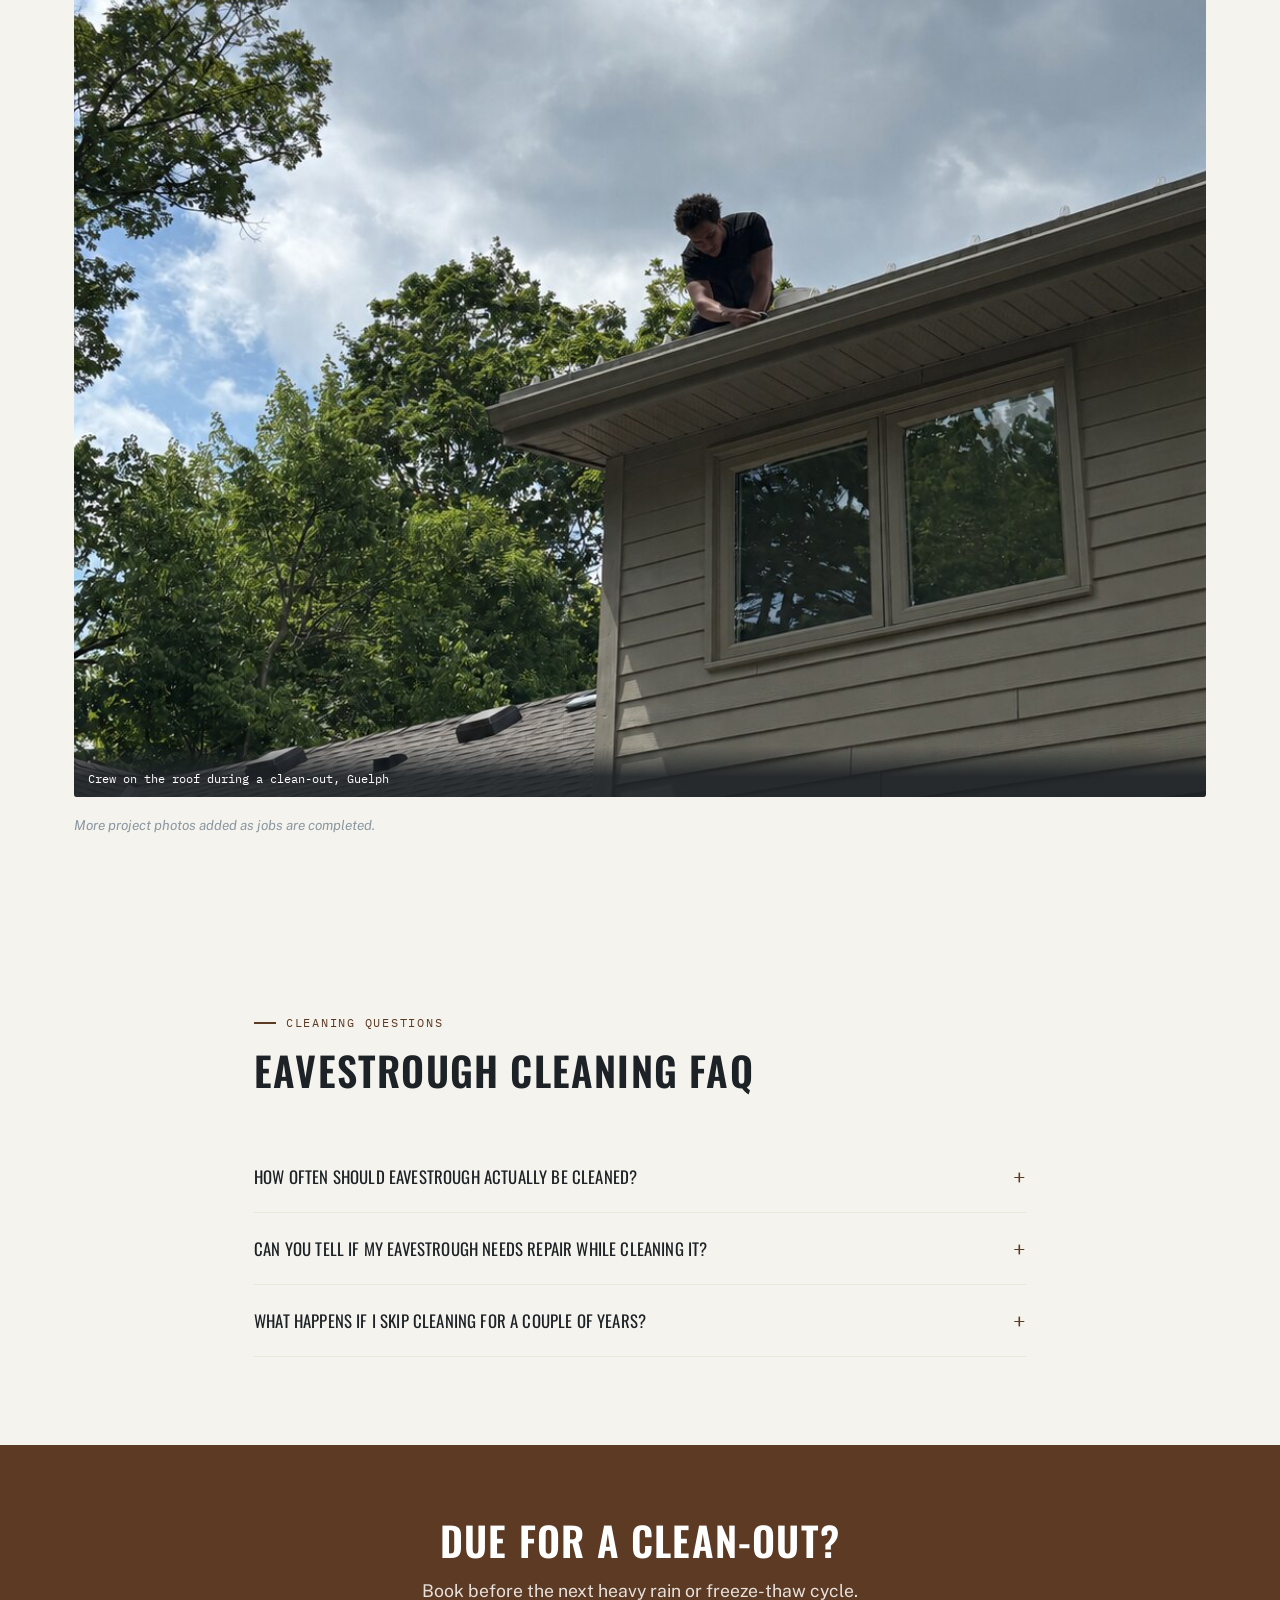
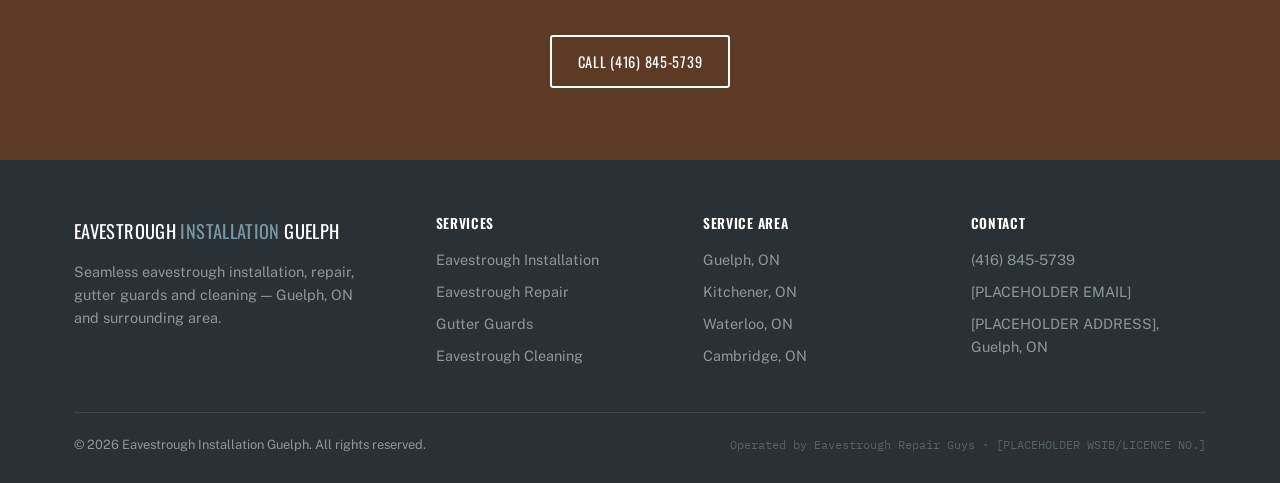
==== commit d70f1123: "Remove placeholder gallery tiles - show only real photos" ====
--- a/eavestrough-cleaning-guelph.html
+++ b/eavestrough-cleaning-guelph.html
@@ -666,29 +666,9 @@
       <h2>Jobs In Guelph &amp; The Surrounding Area</h2>
           </div>
     <div class="gallery-grid">
-      <div class="gallery-tile">
-        <svg viewBox="0 0 24 24"><path d="M9 3l-1.8 2H4a2 2 0 0 0-2 2v11a2 2 0 0 0 2 2h16a2 2 0 0 0 2-2V7a2 2 0 0 0-2-2h-3.2L15 3H9zm3 15a5 5 0 1 1 0-10 5 5 0 0 1 0 10zm0-2a3 3 0 1 0 0-6 3 3 0 0 0 0 6z"/></svg>
-        <div class="cap">Before: fall leaf buildup in trough</div>
-      </div>
-      <div class="gallery-tile">
-        <svg viewBox="0 0 24 24"><path d="M9 3l-1.8 2H4a2 2 0 0 0-2 2v11a2 2 0 0 0 2 2h16a2 2 0 0 0 2-2V7a2 2 0 0 0-2-2h-3.2L15 3H9zm3 15a5 5 0 1 1 0-10 5 5 0 0 1 0 10zm0-2a3 3 0 1 0 0-6 3 3 0 0 0 0 6z"/></svg>
-        <div class="cap">After: fully cleared eavestrough</div>
-      </div>
-      <div class="gallery-tile">
-        <svg viewBox="0 0 24 24"><path d="M9 3l-1.8 2H4a2 2 0 0 0-2 2v11a2 2 0 0 0 2 2h16a2 2 0 0 0 2-2V7a2 2 0 0 0-2-2h-3.2L15 3H9zm3 15a5 5 0 1 1 0-10 5 5 0 0 1 0 10zm0-2a3 3 0 1 0 0-6 3 3 0 0 0 0 6z"/></svg>
-        <div class="cap">Downspout flush in progress</div>
-      </div>
-      <div class="gallery-tile">
-        <svg viewBox="0 0 24 24"><path d="M9 3l-1.8 2H4a2 2 0 0 0-2 2v11a2 2 0 0 0 2 2h16a2 2 0 0 0 2-2V7a2 2 0 0 0-2-2h-3.2L15 3H9zm3 15a5 5 0 1 1 0-10 5 5 0 0 1 0 10zm0-2a3 3 0 1 0 0-6 3 3 0 0 0 0 6z"/></svg>
-        <div class="cap">Before: standing debris and grit</div>
-      </div>
       <div class="gallery-tile has-photo">
         <img src="images/cleaning-crew-roof.jpg" alt="Crew cleaning eavestrough on a Guelph roof">
         <div class="cap">Crew on the roof during a clean-out, Guelph</div>
-      </div>
-      <div class="gallery-tile">
-        <svg viewBox="0 0 24 24"><path d="M9 3l-1.8 2H4a2 2 0 0 0-2 2v11a2 2 0 0 0 2 2h16a2 2 0 0 0 2-2V7a2 2 0 0 0-2-2h-3.2L15 3H9zm3 15a5 5 0 1 1 0-10 5 5 0 0 1 0 10zm0-2a3 3 0 1 0 0-6 3 3 0 0 0 0 6z"/></svg>
-        <div class="cap">After: water flowing freely to downspout</div>
       </div>
     </div>
     <p class="gallery-note">More project photos added as jobs are completed.</p>
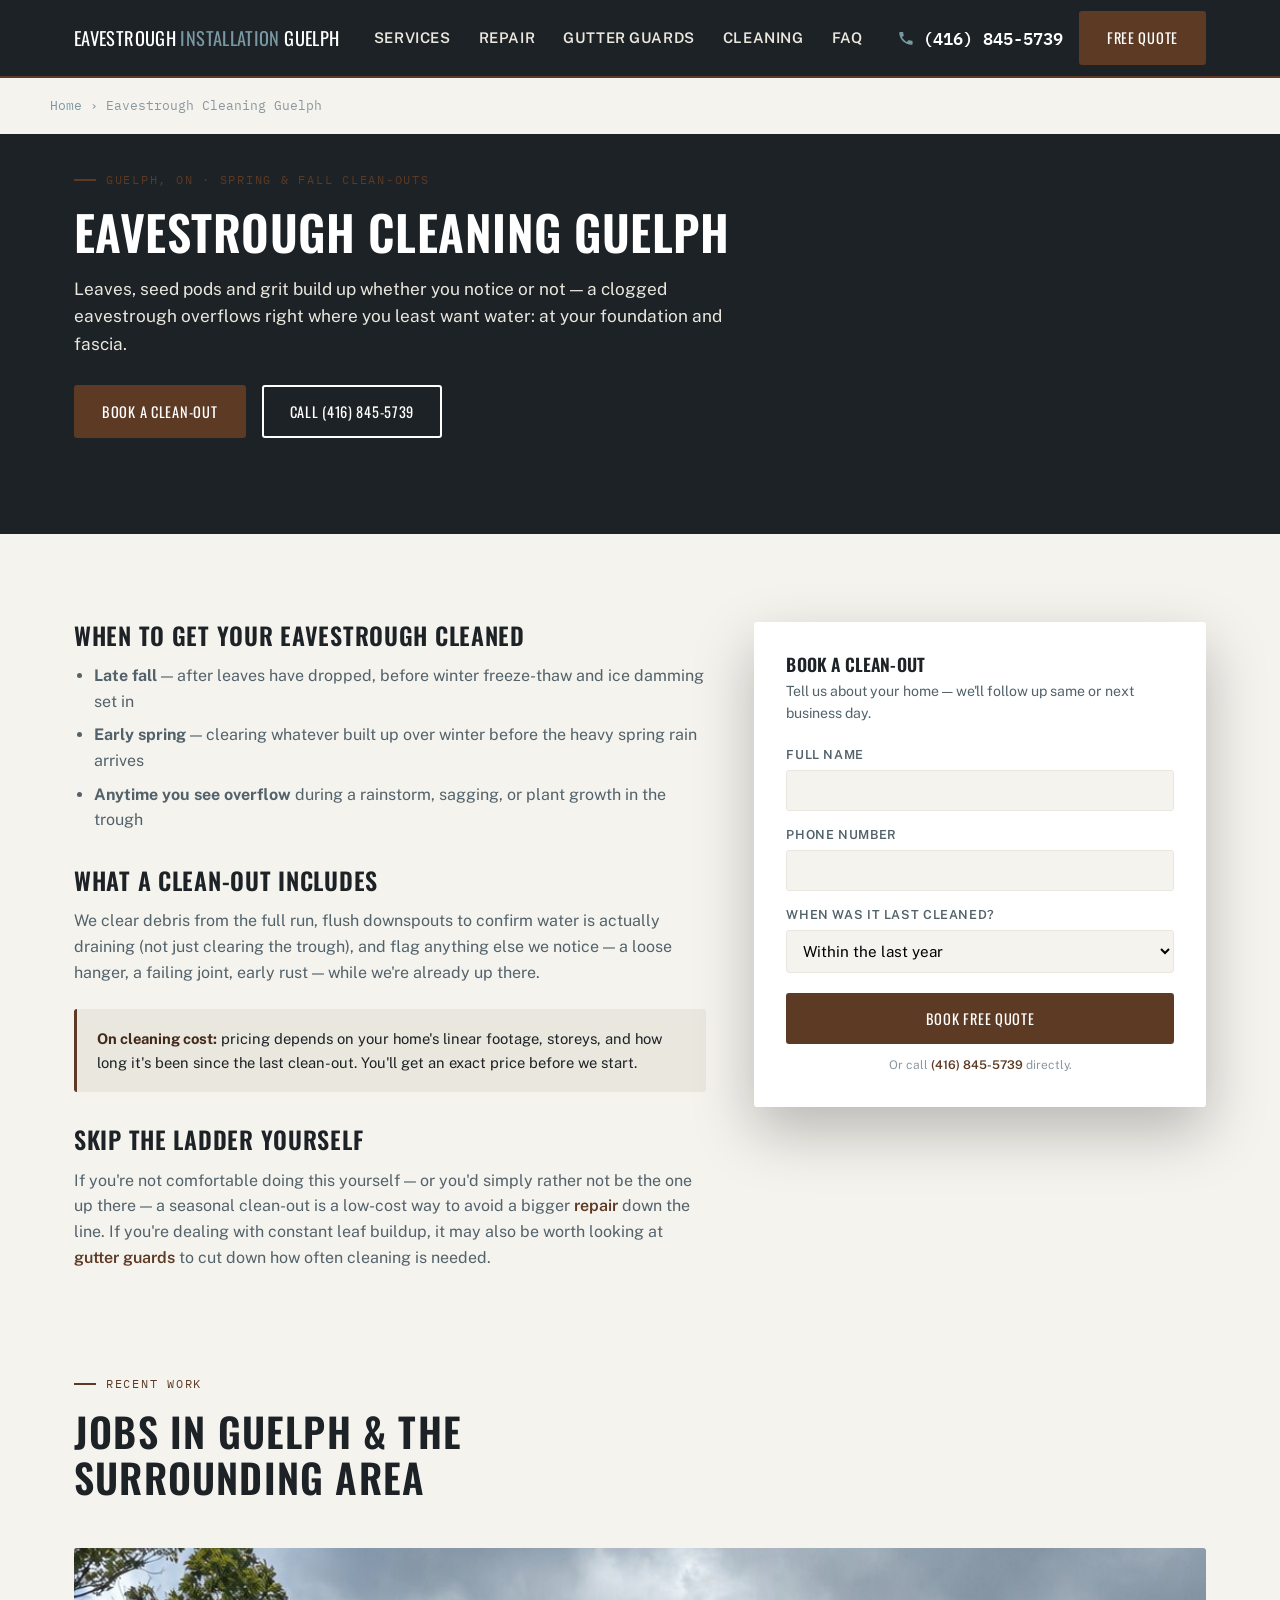
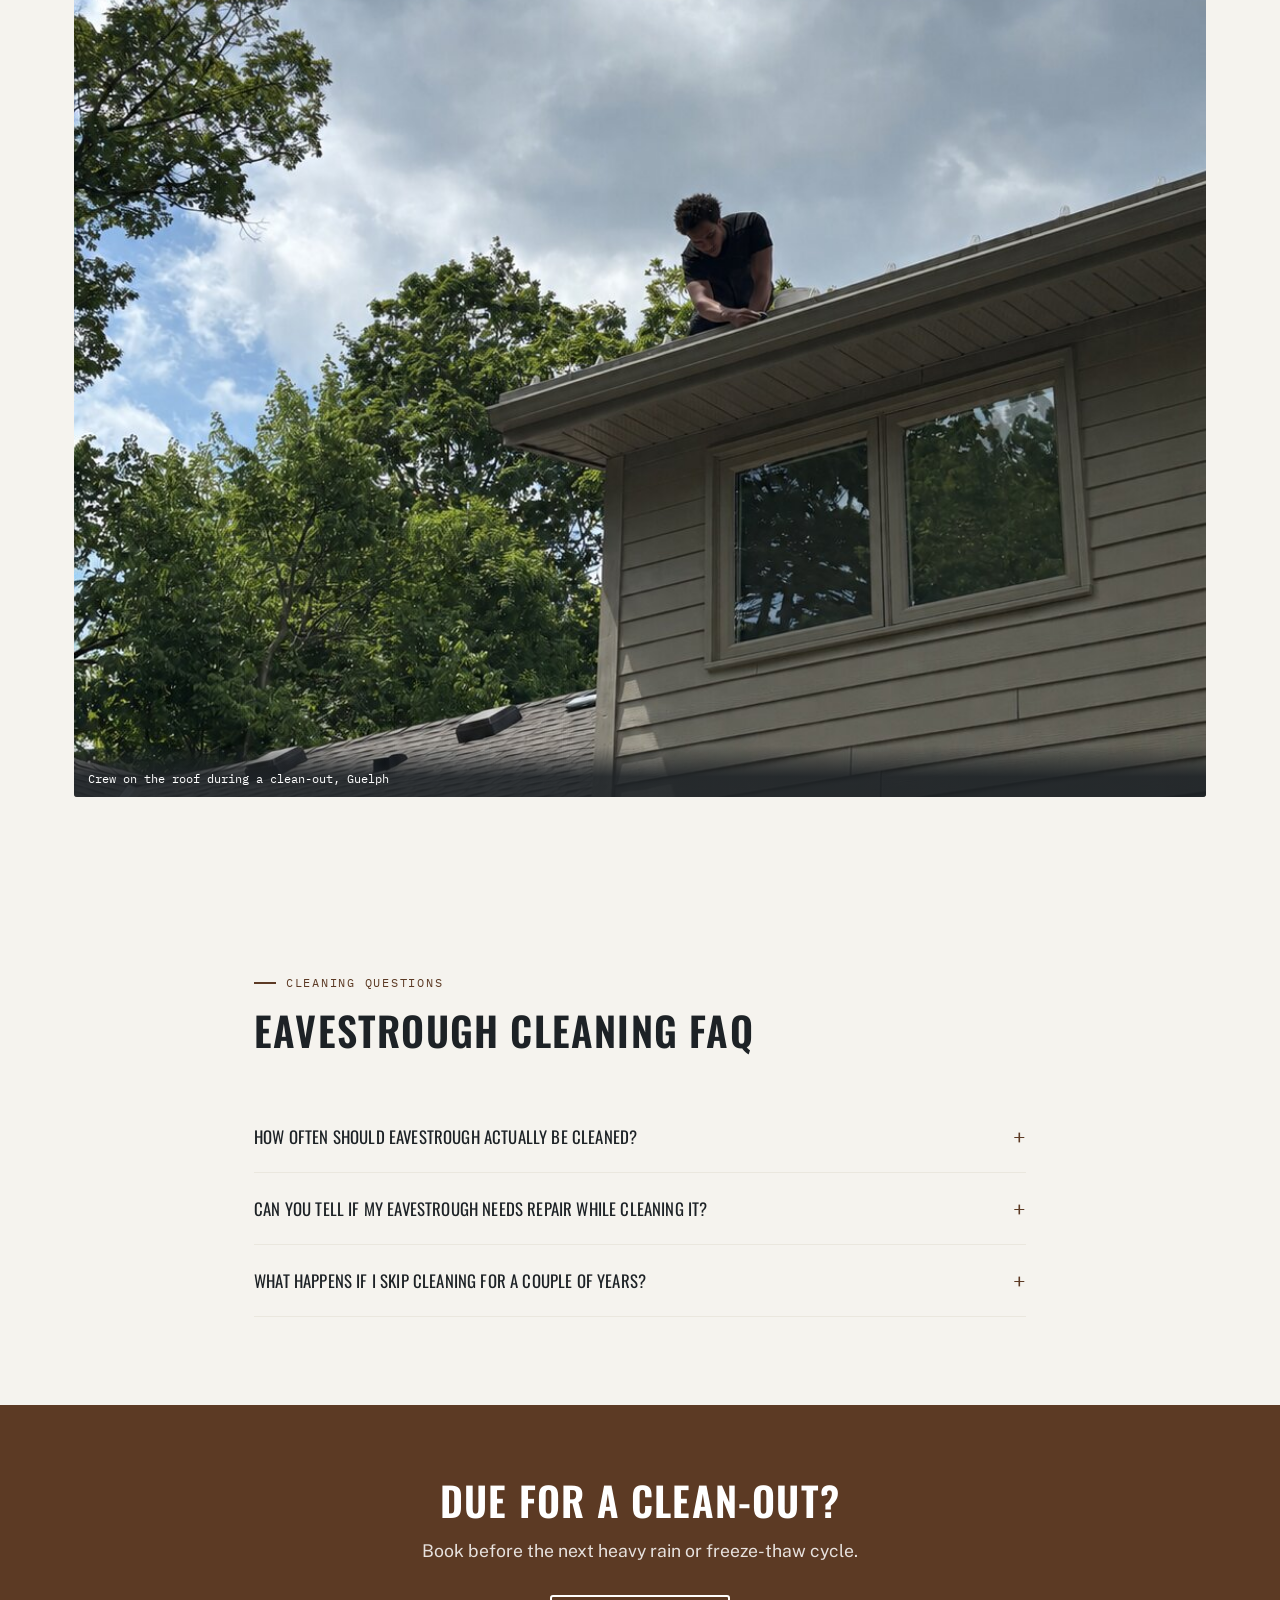
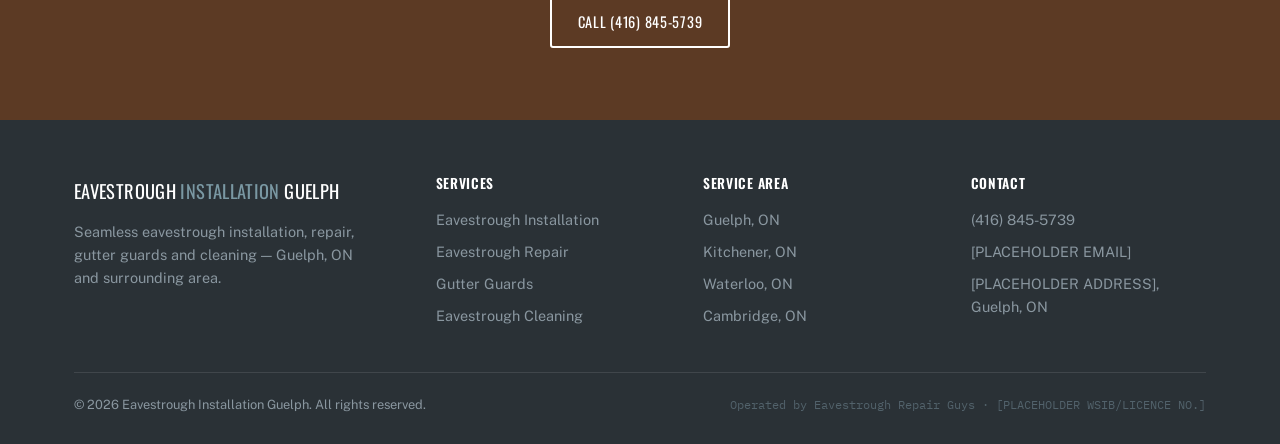
==== commit dcfe9492: "Remove gallery note text" ====
--- a/eavestrough-cleaning-guelph.html
+++ b/eavestrough-cleaning-guelph.html
@@ -671,7 +671,6 @@
         <div class="cap">Crew on the roof during a clean-out, Guelph</div>
       </div>
     </div>
-    <p class="gallery-note">More project photos added as jobs are completed.</p>
   </div>
 </section>
 
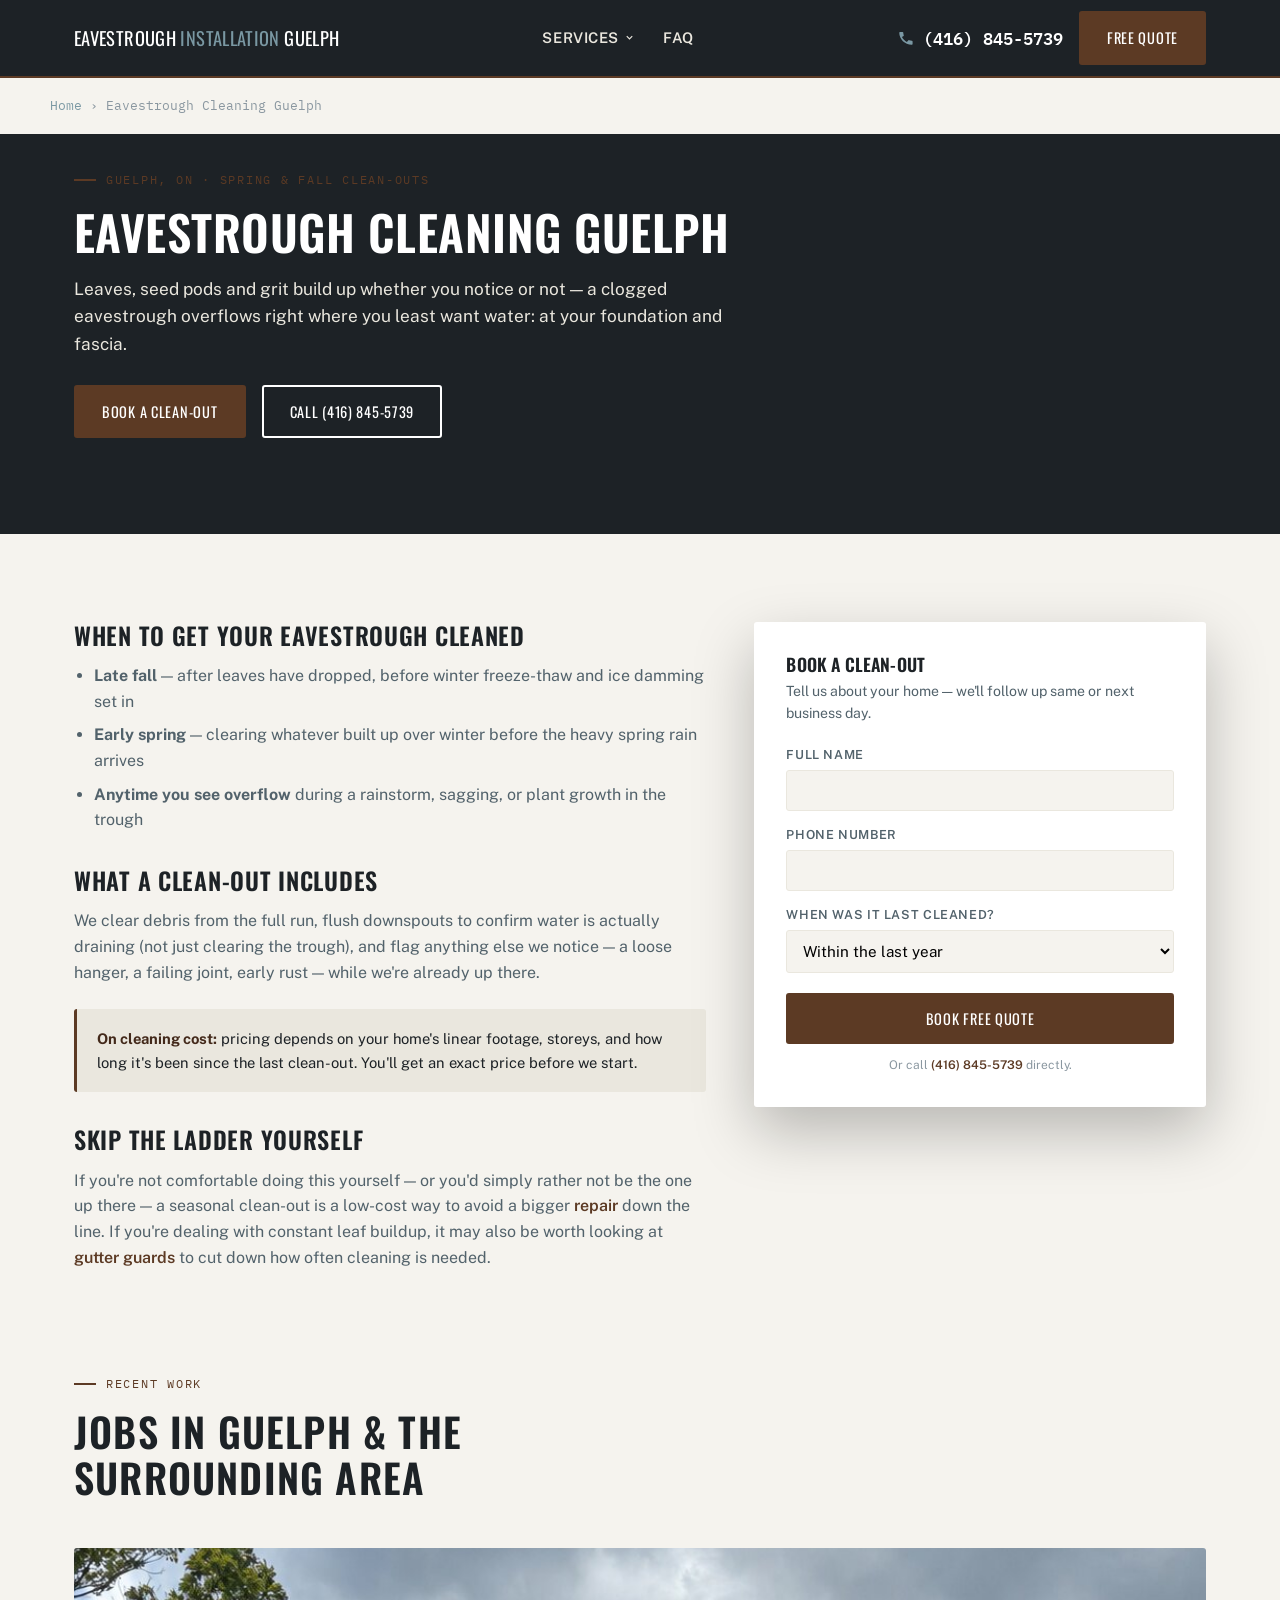
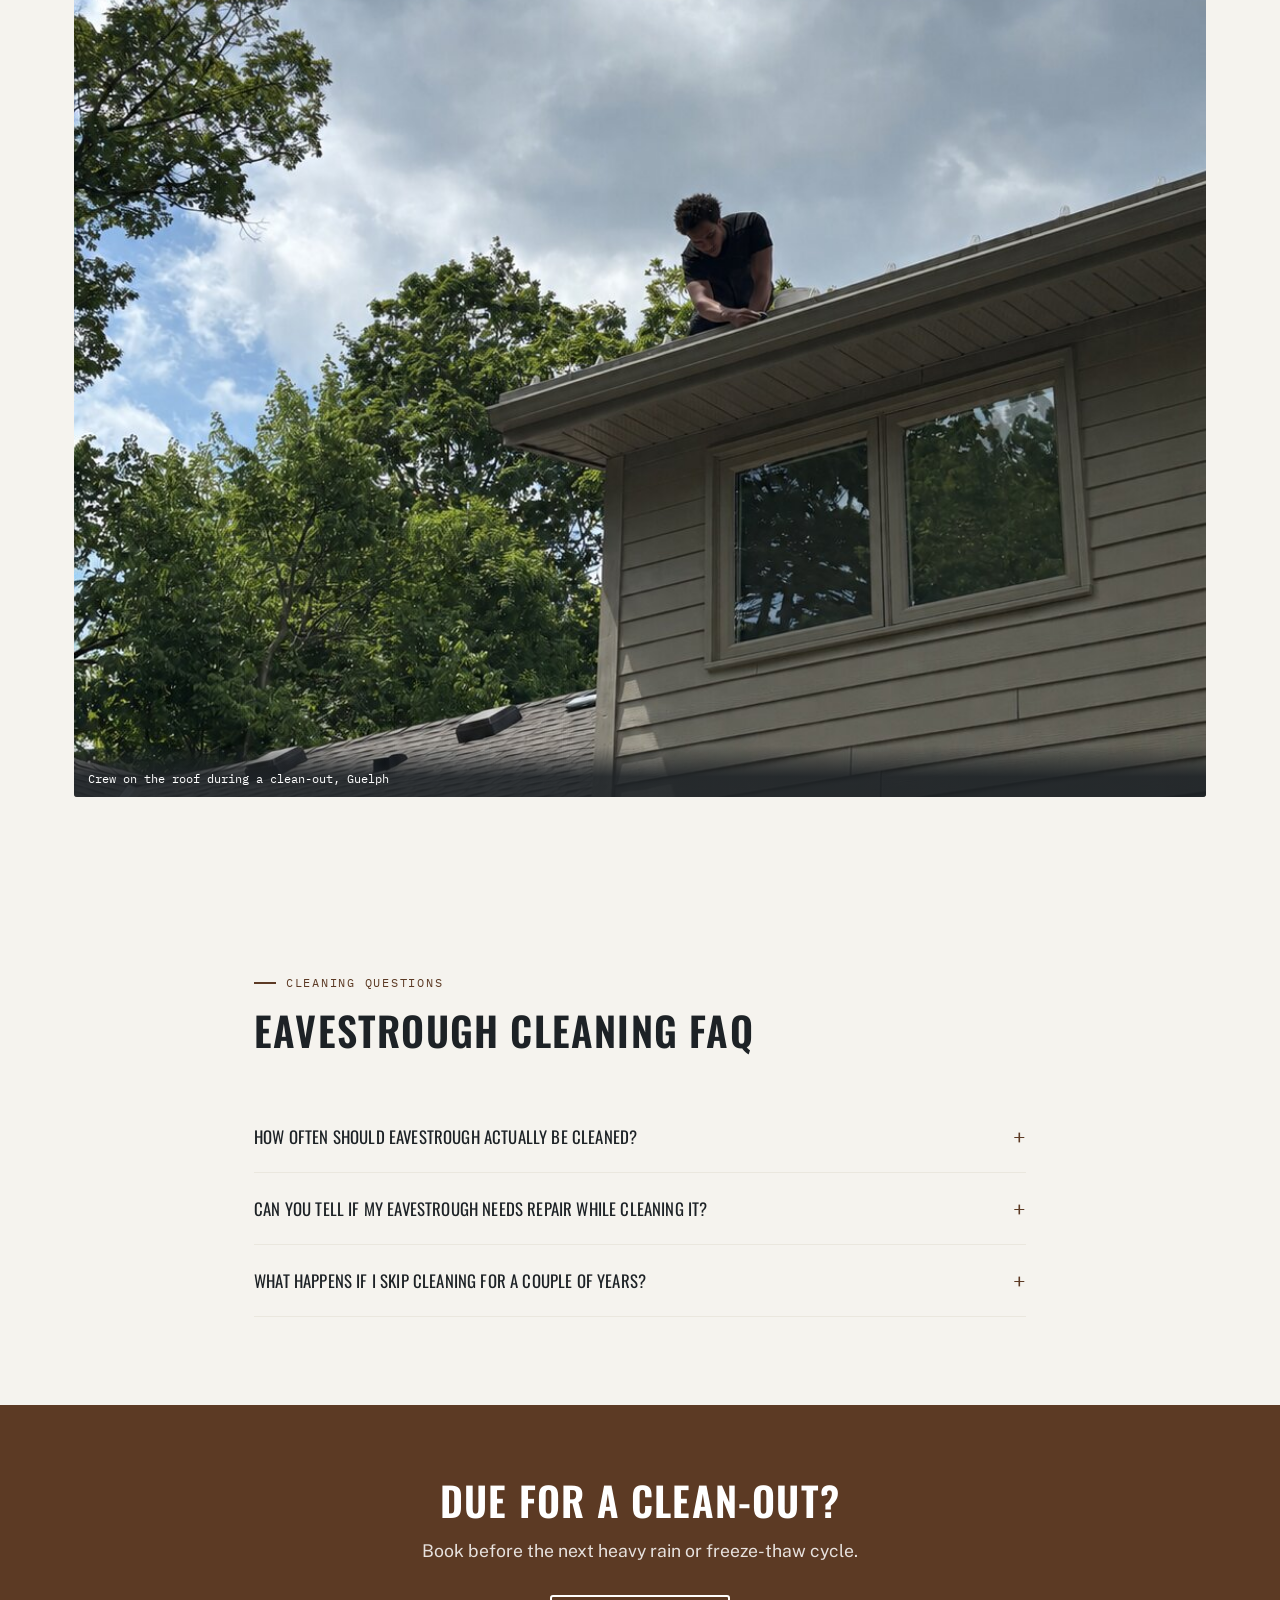
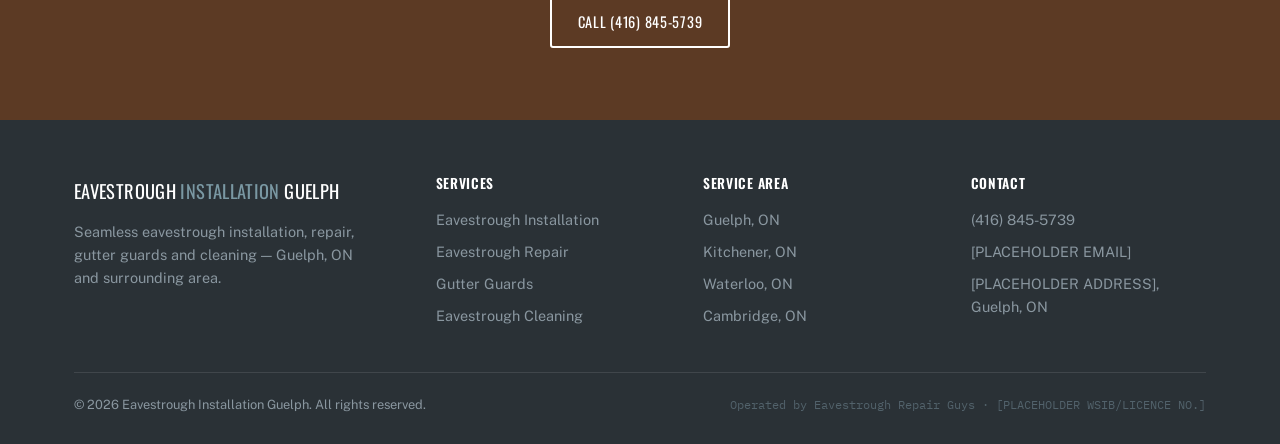
==== commit e31e39c8: "Consolidate service links into a Services dropdown in the nav bar" ====
--- a/eavestrough-cleaning-guelph.html
+++ b/eavestrough-cleaning-guelph.html
@@ -550,6 +550,44 @@
   font-style:italic;
 }
 
+
+/* ---------- nav services dropdown ---------- */
+.nav-dropdown{position:relative;}
+.nav-dropdown-toggle{
+  background:none; border:none; cursor:pointer;
+  display:flex; align-items:center; gap:5px;
+  color:var(--aluminum-dim);
+  font-size:0.92rem; font-weight:600;
+  text-transform:uppercase; letter-spacing:0.04em;
+  font-family:inherit; padding:0;
+}
+.nav-dropdown-toggle:hover{color:var(--rain);}
+.nav-dropdown-toggle .chevron{width:11px; height:11px; transition:transform .15s ease;}
+.nav-dropdown.open .nav-dropdown-toggle .chevron{transform:rotate(180deg);}
+.nav-dropdown-menu{
+  position:absolute; top:100%; left:0; margin-top:16px;
+  background:var(--charcoal-soft); border:1px solid rgba(255,255,255,0.1);
+  border-radius:var(--radius); min-width:230px; padding:8px 0;
+  display:none; box-shadow:0 18px 36px rgba(0,0,0,0.35); z-index:60;
+}
+.nav-dropdown-menu a{
+  display:block; padding:11px 18px;
+  color:var(--aluminum-dim); font-size:0.88rem;
+  text-transform:none; letter-spacing:0; font-weight:500;
+}
+.nav-dropdown-menu a:hover{background:rgba(255,255,255,0.06); color:var(--rain);}
+.nav-dropdown:hover .nav-dropdown-menu,
+.nav-dropdown.open .nav-dropdown-menu{display:block;}
+@media (max-width: 900px){
+  .nav-dropdown-menu{
+    position:static; box-shadow:none; border:none; background:rgba(255,255,255,0.03);
+    margin-top:6px; margin-left:0; display:none; min-width:0;
+  }
+  .nav-dropdown.open .nav-dropdown-menu{display:block;}
+  .nav-dropdown-toggle{padding:12px 0; width:100%; justify-content:space-between;
+    border-bottom:1px solid rgba(255,255,255,0.08);}
+}
+
 </style>
 
 <script type="application/ld+json">
@@ -574,10 +612,15 @@
   <div class="wrap">
     <a href="index.html" class="logo">Eavestrough <span>Installation</span> Guelph</a>
     <nav class="nav-links" aria-label="Primary">
-      <a href="index.html#services">Services</a>
-      <a href="eavestrough-repair-guelph.html">Repair</a>
-      <a href="gutter-guards-guelph.html">Gutter Guards</a>
-      <a href="eavestrough-cleaning-guelph.html">Cleaning</a>
+      <div class="nav-dropdown">
+        <button class="nav-dropdown-toggle" aria-expanded="false" aria-haspopup="true">Services <svg class="chevron" viewBox="0 0 24 24" fill="none" stroke="currentColor" stroke-width="2.5"><polyline points="6 9 12 15 18 9"/></svg></button>
+        <div class="nav-dropdown-menu">
+          <a href="index.html#services">Eavestrough Installation</a>
+          <a href="eavestrough-repair-guelph.html">Eavestrough Repair</a>
+          <a href="gutter-guards-guelph.html">Gutter Guards</a>
+          <a href="eavestrough-cleaning-guelph.html">Eavestrough Cleaning</a>
+        </div>
+      </div>
       <a href="index.html#faq">FAQ</a>
     </nav>
     <div class="header-cta">
@@ -752,6 +795,17 @@
 
 document.addEventListener('DOMContentLoaded', function () {
 
+  // Services dropdown toggle (click for touch/mobile; CSS :hover handles desktop)
+  document.querySelectorAll('.nav-dropdown-toggle').forEach(function (btn) {
+    btn.addEventListener('click', function (e) {
+      e.preventDefault();
+      var dropdown = btn.closest('.nav-dropdown');
+      var isOpen = dropdown.classList.toggle('open');
+      btn.setAttribute('aria-expanded', isOpen ? 'true' : 'false');
+    });
+  });
+
+
   // Mobile nav toggle
   var toggle = document.querySelector('.mobile-toggle');
   var navLinks = document.querySelector('.nav-links');
